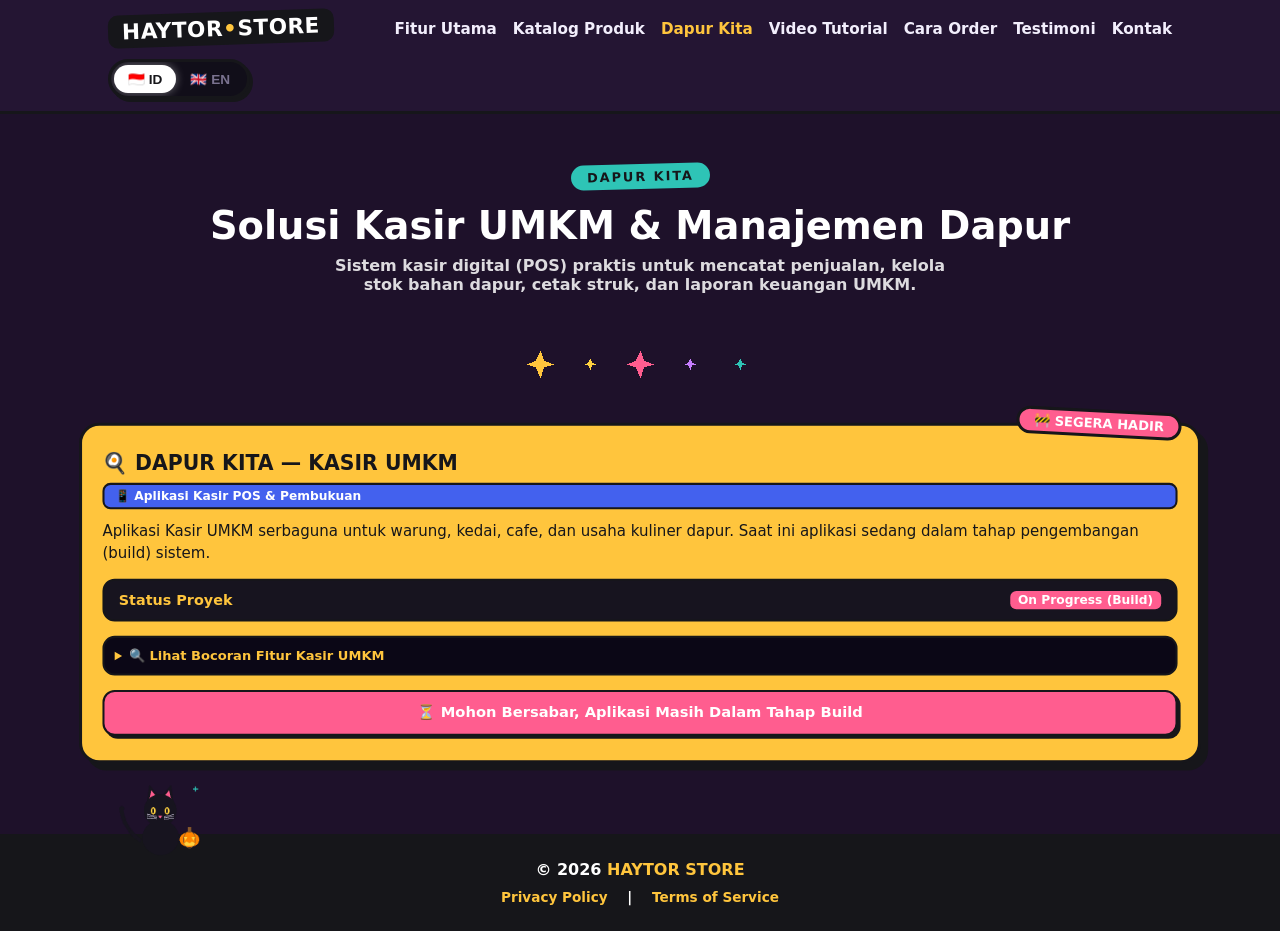
==== Dapur-Kita/index.html @ a1d8f33b "Add files via upload" ====
<!DOCTYPE html>
<html lang="id">
<head>
<meta charset="UTF-8">
<meta name="viewport" content="width=device-width, initial-scale=1.0">
<title data-i18n="dapur_meta_title">Dapur Kita — Kasir UMKM | HAYTOR STORE</title>
<link rel="icon" type="image/png" href="../assets/favicon.png">
<link rel="stylesheet" href="../css/style.css">

<!-- Google AdSense Script -->
<script async src="https://pagead2.googlesyndication.com/pagead/js/adsbygoogle.js?client=ca-pub-9049742865771169"
     crossorigin="anonymous"></script>

</head>
<body>

<header>
  <div class="nav">
    <div class="logo" onclick="window.location.href='../index.html'">HAYTOR<span>•</span>STORE</div>
    <nav>
      <a href="../index.html#layanan" data-i18n="nav_services">Fitur Utama</a>
      <a href="../Katalog/" data-i18n="nav_packages">Katalog Produk</a>
      <a href="../Dapur-Kita/" style="color:var(--yellow)" data-i18n="nav_dapur_kita">Dapur Kita</a>
      <a href="../Tutorial/" data-i18n="nav_video">Video Tutorial</a>
      <a href="../index.html#order" data-i18n="nav_order">Cara Order</a>
      <a href="../index.html#testimoni" data-i18n="nav_testi">Testimoni</a>
      <a href="../index.html#kontak" data-i18n="nav_contact">Kontak</a>
    </nav>
    <div class="lang-toggle">
      <button id="btn-id" class="active" onclick="setLang('id')">🇮🇩 ID</button>
      <button id="btn-en" onclick="setLang('en')">🇬🇧 EN</button>
    </div>
  </div>
</header>

<section id="dapur-kita" style="background: #1e112a; min-height: 80vh; padding-top: 50px;">
  <div class="wrap">
    <span class="sec-head-badge" style="background:var(--teal); color:var(--ink)" data-i18n="dapur_badge">DAPUR KITA</span>
    <h2 class="sec-title" style="color:#fff" data-i18n="dapur_title">Solusi Kasir UMKM &amp; Manajemen Dapur</h2>
    <p class="sec-sub" style="color:#fff; opacity:0.85;" data-i18n="dapur_sub">Sistem kasir digital (POS) praktis untuk mencatat penjualan, kelola stok bahan dapur, cetak struk, dan laporan keuangan UMKM.</p>
    <img class="divider" src="../assets/sparkle.gif" alt="">

    <div class="grid catalog-grid">
      <!-- PRODUK KASIR UMKM (STATUS: ON PROGRESS / BUILD) -->
      <div class="card price-card popular" style="background: var(--yellow);">
        <span class="pop-tag" style="background:var(--pink); color:#fff" data-i18n="dapur_tag_coming">🚧 SEGERA HADIR</span>
        <h3 data-i18n="dapur_card_title">🍳 DAPUR KITA — KASIR UMKM</h3>
        <div class="price-badge-tag" style="background:var(--blue); color:#fff" data-i18n="dapur_tag_app">📱 Aplikasi Kasir POS &amp; Pembukuan</div>
        <p class="prod-desc" data-i18n="dapur_desc">Aplikasi Kasir UMKM serbaguna untuk warung, kedai, cafe, dan usaha kuliner dapur. Saat ini aplikasi sedang dalam tahap pengembangan (build) sistem.</p>
        
        <div class="package-list">
          <div style="display:flex; justify-content:space-between; align-items:center; background:#17141f; color:#fff; padding:10px 14px; border-radius:12px; border:2px solid var(--ink); font-size:0.88rem; font-weight:700;">
            <span style="color: var(--yellow);" data-i18n="dapur_status_title">Status Proyek</span>
            <span style="background: var(--pink); color: #fff; padding: 2px 8px; border-radius: 6px; font-size: 0.75rem;" data-i18n="dapur_status_val">On Progress (Build)</span>
          </div>
        </div>

        <details class="detail-box">
          <summary data-i18n="dapur_sum">🔍 Lihat Bocoran Fitur Kasir UMKM</summary>
          <div class="detail-content">
            <p><strong data-i18n="dapur_lbl_feat1">FITUR KASIR &amp; STOK:</strong> <span data-i18n="dapur_feat1_desc">Pencatatan transaksi cepat, manajemen menu &amp; resep dapur, kelola stok bahan baku, Support Thermal Printer Bluetooth.</span></p>
            <p><strong data-i18n="dapur_lbl_feat2">LAPORAN &amp; KEUANGAN:</strong> <span data-i18n="dapur_feat2_desc">Laporan laba rugi otomatis, rekap penjualan harian/bulanan, export Excel/PDF, serta fitur multi-kasir/karyawan.</span></p>
          </div>
        </details>

        <div style="background: #ff5d8f; color: #fff; border: 2px solid var(--ink); border-radius: 12px; padding: 12px; text-align: center; font-weight: 900; font-size: 0.9rem; box-shadow: 3px 3px 0 var(--ink); margin-top: auto;" data-i18n="dapur_warning">
          ⏳ Mohon Bersabar, Aplikasi Masih Dalam Tahap Build
        </div>
      </div>
    </div>
  </div>
</section>

<footer>
  <div class="footer-wrap">
    <img class="cat-footer" src="../assets/cat.gif" alt="Cat Mascot">
    <p>© 2026 <span class="fname">HAYTOR STORE</span></p>
    <p style="margin-top: 10px; font-size: 0.85rem;">
      <a href="../privacy.html" style="color: var(--yellow); text-decoration: none; margin-right: 15px;" data-i18n="footer_privacy">Privacy Policy</a> | 
      <a href="../terms.html" style="color: var(--yellow); text-decoration: none; margin-left: 15px;" data-i18n="footer_terms">Terms of Service</a>
    </p>
  </div>
</footer>

<script src="../js/main.js"></script>
</body>
</html>
---- css/style.css ----
:root{
  --ink:#16161a; 
  --paper:#17141f;
  --pink:#ff5d8f; 
  --yellow:#ffc53d; 
  --teal:#2ec4b6; 
  --blue:#4361ee; 
  --purple:#7b5cff; 
  --green:#3ddc84;
  --border:3px solid var(--ink); 
  --shadow:7px 7px 0 var(--ink);
}

*{margin:0;padding:0;box-sizing:border-box}
html{scroll-behavior:smooth}
body{font-family:'Segoe UI',system-ui,-apple-system,sans-serif;background:var(--paper);color:#f2eefc;overflow-x:hidden}
::selection{background:var(--yellow)}

.shape{position:absolute;pointer-events:none;z-index:0}
.s-circle{border-radius:50%;border:var(--border)}
.s-half{border-radius:999px 999px 0 0;border:var(--border)}
.s-tri{clip-path:polygon(50% 0,100% 100%,0 100%)}
.s-cross{font-weight:900;line-height:1}
.s-ring{border-radius:50%;border:6px dotted var(--ink);background:transparent!important}

@keyframes floaty{0%,100%{transform:translateY(0) rotate(0deg)}50%{transform:translateY(-18px) rotate(8deg)}}
@keyframes spinSlow{from{transform:rotate(0deg)}to{transform:rotate(360deg)}}
@keyframes drift{0%{transform:translate(0,0)}50%{transform:translate(14px,-10px)}100%{transform:translate(0,0)}}

.anim-float{animation:floaty 5s ease-in-out infinite}
.anim-spin{animation:spinSlow 14s linear infinite}
.anim-drift{animation:drift 7s ease-in-out infinite}

header{position:sticky;top:0;z-index:50;background:#241533;border-bottom:var(--border)}
.nav{max-width:1100px;margin:0 auto;display:flex;align-items:center;gap:14px;padding:12px 18px;flex-wrap:wrap}
.logo{font-weight:900;font-size:1.35rem;letter-spacing:.5px;background:var(--ink);color:#fff;padding:4px 14px;border-radius:10px;transform:rotate(-2deg);cursor:pointer;user-select:none;}
.logo span{color:var(--yellow)}
.nav nav{display:flex;gap:16px;margin-left:auto;flex-wrap:wrap}
.nav nav a{color:#f2eefc;text-decoration:none;font-weight:700;font-size:.95rem}
.nav nav a:hover{text-decoration:underline wavy var(--pink) 2px;text-underline-offset:4px}

/* KOTAK TOMBOL BAHASA (LANG TOGGLE) */
.lang-toggle {
  display: flex;
  border: var(--border);
  border-radius: 999px;
  overflow: hidden;
  background: #110e19;
  box-shadow: 3px 3px 0 var(--ink);
  padding: 3px;
  align-items: center;
}

.lang-toggle button {
  border: 0;
  background: transparent;
  padding: 6px 14px;
  font-weight: 900;
  cursor: pointer;
  font-size: 0.85rem;
  color: #7a728f; /* Gelap / pudar saat tidak aktif */
  transition: all 0.2s ease-in-out;
  border-radius: 999px;
  display: inline-flex;
  align-items: center;
  gap: 6px;
}

.lang-toggle button.active {
  background: #fff; /* Menyala putih terang saat aktif */
  color: #16161a;   /* Teks gelap kontras */
  box-shadow: 0 0 10px rgba(255, 255, 255, 0.4);
}

.flag-icon {
  width: 18px;
  height: 13px;
  object-fit: cover;
  border-radius: 2px;
  border: 1px solid rgba(0,0,0,0.2);
  display: inline-block;
}

.hero{position:relative;background:#2a1042;border-bottom:var(--border);overflow:hidden;color:#fff}
.hero-inner{position:relative;z-index:2;max-width:1100px;margin:0 auto;padding:74px 18px 64px;text-align:center}
.badge{display:inline-block;border:var(--border);border-radius:999px;padding:6px 18px;font-weight:900;box-shadow:4px 4px 0 var(--ink);transform:rotate(-1.5deg)}
.hero h1{font-size:clamp(2rem,6vw,3.6rem);font-weight:900;line-height:1.08;margin:22px auto 14px;max-width:820px;text-shadow:0 0 22px rgba(61,220,132,.75),3px 3px 0 #0b0b10}
.hero p{font-size:1.08rem;max-width:640px;margin:0 auto 28px;font-weight:600}

.hero-cta-pyramid {
  display: flex;
  flex-direction: column;
  align-items: center;
  gap: 14px;
  margin-bottom: 25px;
}

.cta-row-top {
  display: flex;
  justify-content: center;
  width: 100%;
}

.cta-row-bottom {
  display: flex;
  justify-content: center;
  gap: 14px;
  flex-wrap: wrap;
  width: 100%;
}

.btn-catalog-pyramid {
  display: inline-block;
  text-align: center;
}

.cta-row{display:flex;gap:14px;justify-content:center;flex-wrap:wrap}
.btn{display:inline-block;border:var(--border);border-radius:14px;padding:12px 24px;font-weight:900;text-decoration:none;color:var(--ink);box-shadow:4px 4px 0 var(--ink);transition:transform .12s,box-shadow .12s;cursor:pointer;}
.btn:hover{transform:translate(2px,2px);box-shadow:2px 2px 0 var(--ink)}
.btn-tg{background:var(--blue);color:#fff}
.btn-wa{background:var(--green);color:var(--ink)}
.btn-ghost{background:#fff;color:var(--ink)}

.flex-center{display:flex;justify-content:center;align-items:center;gap:10px;flex-wrap:wrap;margin-top:25px;}
.chip{border:var(--border);padding:8px 18px;border-radius:999px;font-weight:900;box-shadow:3px 3px 0 var(--ink);font-size:0.88rem;}
.chip-yellow{background:var(--yellow);color:var(--ink);}
.chip-teal{background:var(--teal);color:var(--ink);}
.chip-blue{background:var(--blue);color:#fff;}

.marquee{background:var(--ink);color:#fff;overflow:hidden;border-bottom:var(--border);white-space:nowrap}
.marquee-track{display:inline-block;padding:10px 0;font-weight:900;letter-spacing:2px;animation:marq 22s linear infinite}
@keyframes marq{from{transform:translateX(0)}to{transform:translateX(-50%)}}
.marquee-track span{margin:0 16px}
.marquee-track .y{color:var(--yellow)} .marquee-track .p{color:var(--pink)} .marquee-track .t{color:var(--teal)}

section{position:relative;padding:70px 18px;overflow:hidden}
.wrap{position:relative;z-index:2;max-width:1100px;margin:0 auto}
.sec-title{font-size:clamp(1.6rem,4vw,2.4rem);font-weight:900;text-align:center;margin-bottom:8px}
.sec-sub{text-align:center;font-weight:600;opacity:.85;max-width:620px;margin:0 auto 38px}
.sec-head-badge{display:block;width:max-content;margin:0 auto 14px;background:var(--ink);color:#fff;font-weight:800;font-size:.8rem;letter-spacing:2px;padding:5px 16px;border-radius:999px;transform:rotate(-1.5deg)}

.grid{display:grid;grid-template-columns:repeat(auto-fit,minmax(230px,1fr));gap:22px}
.catalog-grid{grid-template-columns:repeat(auto-fit,minmax(310px,1fr));}

.card{border:var(--border);border-radius:20px;padding:24px 20px;box-shadow:var(--shadow);position:relative;color:var(--ink);transition:transform .15s;background:#fff;}
.card:hover{transform:rotate(-1deg) scale(1.01)}
.card .ico{font-size:2rem;background:#fff;border:var(--border);width:58px;height:58px;border-radius:16px;display:flex;align-items:center;justify-content:center;margin-bottom:14px;transform:rotate(-3deg)}
.card h3{font-size:1.25rem;font-weight:900;margin-bottom:8px}
.card p{font-size:.92rem;line-height:1.5;font-weight:500}
.c-teal{background:var(--teal)} .c-yellow{background:var(--yellow)} .c-blue{background:#8ec5ff} .c-pink{background:#ffb3c9}

#paket,#dapur-kita{background:var(--purple)}
#paket .sec-title,#paket .sec-sub,#dapur-kita .sec-title,#dapur-kita .sec-sub{color:#fff}
.price-card{background:#fff;text-align:left;display:flex;flex-direction:column;justify-content:space-between;}
.price-card.popular{background:var(--yellow);transform:scale(1.02)}
.pop-tag{position:absolute;top:-16px;right:16px;background:var(--pink);color:#fff;border:var(--border);border-radius:999px;padding:3px 14px;font-weight:900;font-size:.8rem;transform:rotate(3deg)}
.price-badge-tag{display:inline-block;background:var(--pink);color:#fff;font-size:0.75rem;font-weight:800;padding:4px 10px;border-radius:8px;border:2px solid var(--ink);margin-bottom:10px;}

.prod-desc{font-size:0.88rem;color:#16161a;margin-bottom:14px;font-weight:600;}

.package-list{display:flex;flex-direction:column;gap:8px;margin-bottom:14px;}
.pkg-btn{display:flex;justify-content:space-between;align-items:center;background:#17141f;color:#fff;padding:8px 12px;border-radius:12px;border:2px solid var(--ink);text-decoration:none;font-size:0.85rem;font-weight:700;transition:all 0.15s ease-in-out;}
.pkg-btn:hover{background:var(--pink);color:#fff;transform:translateX(4px);box-shadow:3px 3px 0 var(--ink);}
.price-highlight{color:var(--yellow);font-weight:900;}
.pkg-btn:hover .price-highlight{color:#fff;}

.detail-box{background:#0b0716;color:#f2eefc;padding:10px;border-radius:12px;border:2px solid var(--ink);font-size:0.8rem;margin-bottom:14px;}
.detail-box summary{cursor:pointer;font-weight:800;color:var(--yellow);}
.detail-content{margin-top:8px;line-height:1.4;opacity:0.9;}
.detail-content p{margin-bottom:6px;}

.full-btn{width:100%;text-align:center;margin-top:auto;}

.video-grid{grid-template-columns:repeat(auto-fit,minmax(300px,1fr));}
.video-card{background:#17141f;border:var(--border);border-radius:20px;padding:16px;color:#fff;}
.vid-title{font-weight:900;font-size:0.95rem;margin-bottom:10px;color:var(--yellow);}
.vid-box{width:100%;height:180px;object-fit:cover;border-radius:12px;border:2px solid var(--ink);background:#000;}

.steps{display:grid;grid-template-columns:repeat(auto-fit,minmax(200px,1fr));gap:18px}
.step{background:#fff;border:var(--border);border-radius:20px;padding:22px 18px;box-shadow:var(--shadow); color: var(--ink);}
.step .num{font-size:2rem;font-weight:900;width:52px;height:52px;border-radius:50%;border:var(--border);display:flex;align-items:center;justify-content:center;margin-bottom:12px}
.step h3{font-weight:900;margin-bottom:6px;font-size:1.05rem;}
.step p{font-weight:600;line-height:1.4;font-size:.88rem}

#testimoni{background:#370617}
.grid-center{display:flex;justify-content:center;align-items:center;gap:24px;flex-wrap:wrap;}
.card-center{max-width:480px;width:100%;text-align:center;display:flex;flex-direction:column;align-items:center;}
.testi{background:#fff}
.testi .stars{color:#f5a623;font-size:1.1rem;letter-spacing:2px;margin-bottom:10px}
.testi p{font-style:italic;font-weight:600;font-size:0.95rem;}
.center-btn{margin-top:16px;width:100%;max-width:280px;text-align:center;}

.big-cta{background:var(--yellow);border:var(--border);border-radius:24px;box-shadow:var(--shadow);padding:38px 28px;text-align:center; color: var(--ink);}
.big-cta h3{font-size:1.5rem;font-weight:900;margin-bottom:10px}
.big-cta p{font-weight:600;margin-bottom:22px}

footer{background:var(--ink);color:#fff;text-align:center;padding:26px 18px;font-weight:600;position:relative;z-index:10;}
.footer-wrap{max-width:1100px;margin:0 auto;position:relative;}
.cat-footer{position:absolute;top:-85px;left:20px;width:100px;z-index:20;pointer-events:none;}
footer .fname{font-weight:900;color:var(--yellow)}

img.divider{display:block;margin:0 auto 30px;width:min(300px,70%);height:auto}
.hero-gif{position:absolute;z-index:1;pointer-events:none}
.cat-hero{width:120px;bottom:10px;left:4%;z-index:5!important;}
.card-cat{position:absolute;top:-46px;left:8px;width:76px;z-index:3;pointer-events:none}

@keyframes flyX{0%{transform:translateX(-22vw) translateY(0)}25%{transform:translateX(20vw) translateY(14px)}50%{transform:translateX(55vw) translateY(-8px)}75%{transform:translateX(85vw) translateY(12px)}100%{transform:translateX(115vw) translateY(0)}}
.bat-fly{animation:flyX 17s linear infinite;top:14px;left:0;width:150px}

.modal-overlay{position:fixed;top:0;left:0;width:100%;height:100%;background:rgba(11,7,22,0.8);z-index:100;display:flex;align-items:center;justify-content:center;padding:16px;}
.modal-card{background:#fff;color:var(--ink);border:var(--border);border-radius:20px;padding:30px 24px;max-width:400px;width:100%;box-shadow:10px 10px 0 var(--ink);position:relative;text-align:center;animation:modalPop .2s ease-in-out;}
@keyframes modalPop{0%{transform:scale(0.8);opacity:0}100%{transform:scale(1);opacity:1}}
.modal-close{position:absolute;top:10px;right:14px;background:none;border:none;font-size:1.8rem;font-weight:900;cursor:pointer;color:var(--ink);}
.modal-icon{font-size:2.5rem;margin-bottom:10px;}
.modal-card h3{font-size:1.4rem;font-weight:900;margin-bottom:8px;}
.modal-btn-row{display:flex;gap:12px;margin-top:20px;}
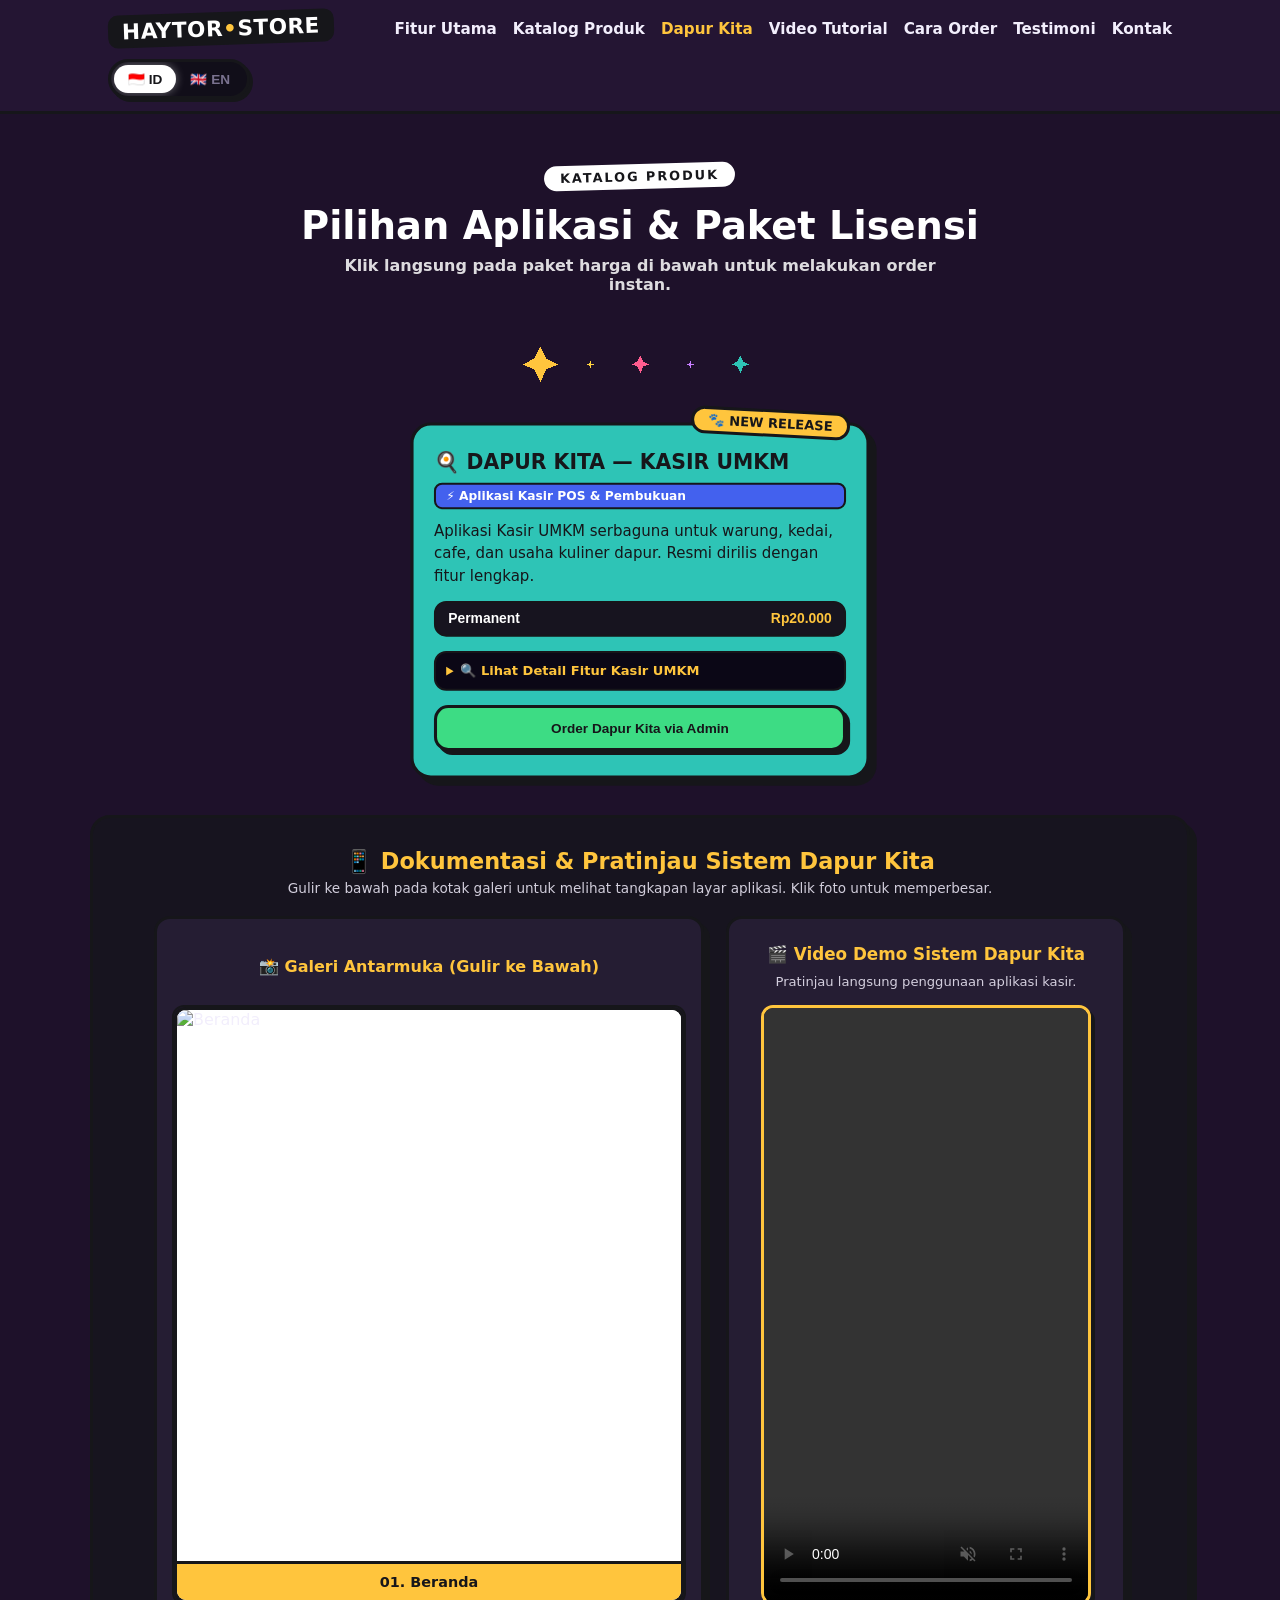
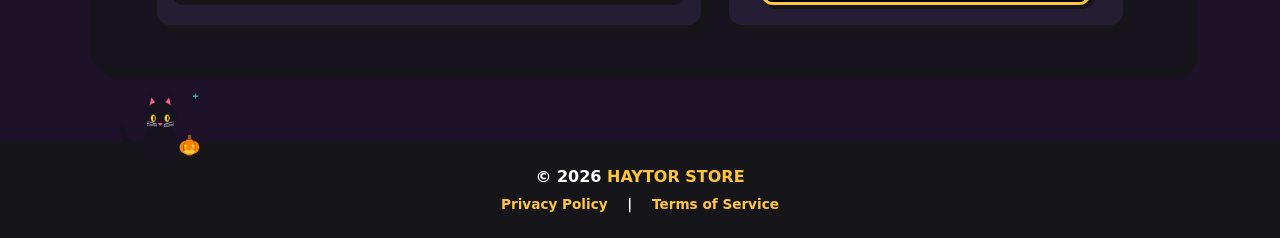
==== commit 175b29d4: "Add files via upload" ====
--- a/Dapur-Kita/index.html
+++ b/Dapur-Kita/index.html
@@ -10,6 +10,221 @@
 <!-- Google AdSense Script -->
 <script async src="https://pagead2.googlesyndication.com/pagead/js/adsbygoogle.js?client=ca-pub-9049742865771169"
      crossorigin="anonymous"></script>
+
+<style>
+  .dapur-showcase {
+    margin-top: 40px;
+    background: #17141f;
+    border: 3px solid var(--ink);
+    border-radius: 20px;
+    padding: 30px 20px;
+    box-shadow: 7px 7px 0 var(--ink);
+    color: #f2eefc;
+  }
+
+  /* GALERI + VIDEO BERDAMPINGAN SESUAI GAYA UTAMA */
+  .showcase-row {
+    display: flex;
+    gap: 22px;
+    justify-content: center;
+    align-items: stretch;
+    flex-wrap: wrap;
+    margin: 20px auto 10px auto;
+  }
+
+  /* KOTAK PENAMPUNG SCROLL VERTIKAL */
+  .scroll-gallery-outer {
+    background: #251d33;
+    border: 3px solid var(--ink);
+    border-radius: 16px;
+    padding: 20px 15px;
+    max-width: 550px;
+    flex: 1 1 470px;
+    margin: 0;
+    display: flex;
+    flex-direction: column;
+    box-shadow: 6px 6px 0 var(--ink);
+  }
+
+  .scroll-gallery-inner {
+    background: #17141f;
+    border: 2px solid var(--ink);
+    border-radius: 12px;
+    height: min(80vh, 600px);
+    flex: 1 1 auto;
+    overflow-y: scroll;
+    scroll-snap-type: y mandatory;
+  }
+
+  /* Scrollbar Kustom */
+  .scroll-gallery-inner::-webkit-scrollbar {
+    width: 8px;
+  }
+  .scroll-gallery-inner::-webkit-scrollbar-track {
+    background: #17141f;
+    border-radius: 10px;
+  }
+  .scroll-gallery-inner::-webkit-scrollbar-thumb {
+    background: var(--yellow);
+    border-radius: 10px;
+  }
+
+  .full-img-card {
+    background: #fff;
+    border: 3px solid var(--ink);
+    border-radius: 12px;
+    overflow: hidden;
+    cursor: pointer;
+    box-shadow: 4px 4px 0 var(--ink);
+    width: 100%;
+    height: 100%;
+    scroll-snap-align: start;
+    scroll-snap-stop: always;
+    display: flex;
+    flex-direction: column;
+    box-sizing: border-box;
+  }
+  .full-img-card:hover {
+    box-shadow: 4px 4px 0 var(--pink);
+  }
+  .full-img-card img {
+    flex: 1 1 auto;
+    min-height: 0 !important;
+    width: 100% !important;
+    height: 100% !important;
+    display: block !important;
+    object-fit: contain !important;
+    background: #ffffff;
+  }
+  .full-img-caption {
+    flex: 0 0 auto;
+    font-size: 0.9rem;
+    font-weight: 900;
+    color: var(--ink);
+    padding: 10px;
+    background: var(--yellow);
+    border-top: 3px solid var(--ink);
+    text-align: center;
+  }
+
+  /* KOTAK VIDEO DEMO */
+  .video-flow-container {
+    background: #251d33;
+    border: 3px solid var(--ink);
+    border-radius: 16px;
+    padding: 20px;
+    text-align: center;
+    max-width: 430px;
+    flex: 0 1 400px;
+    width: 100%;
+    margin: 0;
+    display: flex;
+    flex-direction: column;
+    box-shadow: 6px 6px 0 var(--ink);
+  }
+
+  .video-wrapper {
+    width: 100%;
+    max-width: 330px;
+    flex: 1 1 auto;
+    min-height: 0;
+    display: flex;
+    margin: 0 auto;
+    border-radius: 12px;
+    overflow: hidden;
+    border: 3px solid var(--yellow);
+    box-shadow: 4px 4px 0 var(--ink);
+  }
+  .video-wrapper video {
+    width: 100%;
+    height: 100%;
+    object-fit: contain;
+    display: block;
+  }
+
+  .scroll-gallery-outer > h4 {
+    height: 54px !important;
+    margin: 0 0 12px !important;
+    display: flex;
+    align-items: center;
+    justify-content: center;
+  }
+  .video-flow-container > h4 {
+    height: 30px;
+    margin: 0 !important;
+    display: flex;
+    align-items: center;
+    justify-content: center;
+  }
+  .video-flow-container > p {
+    height: 24px;
+    margin: 0 0 12px !important;
+    display: flex;
+    align-items: center;
+    justify-content: center;
+  }
+
+  /* POPUP LIGHTBOX GAMBAR */
+  .img-modal-overlay {
+    position: fixed;
+    top: 0;
+    left: 0;
+    width: 100%;
+    height: 100%;
+    background: rgba(11, 7, 22, 0.88);
+    z-index: 1000;
+    display: none;
+    align-items: center;
+    justify-content: center;
+    padding: 20px;
+    backdrop-filter: blur(4px);
+  }
+  .img-modal-card {
+    background: #17141f;
+    border: 3px solid var(--yellow);
+    border-radius: 16px;
+    padding: 15px;
+    max-width: 90vw;
+    max-height: 90vh;
+    box-shadow: 10px 10px 0 var(--ink);
+    position: relative;
+    display: flex;
+    flex-direction: column;
+    align-items: center;
+  }
+  .img-modal-card img {
+    max-width: 100%;
+    max-height: 75vh;
+    object-fit: contain;
+    border-radius: 8px;
+    border: 2px solid var(--ink);
+  }
+  .img-modal-title {
+    margin-top: 10px;
+    font-weight: 800;
+    color: var(--yellow);
+    font-size: 0.95rem;
+    text-align: center;
+  }
+  .img-modal-close {
+    position: absolute;
+    top: -15px;
+    right: -15px;
+    background: var(--pink);
+    color: #fff;
+    border: 2px solid var(--ink);
+    width: 36px;
+    height: 36px;
+    border-radius: 50%;
+    font-size: 1.3rem;
+    font-weight: 900;
+    cursor: pointer;
+    display: flex;
+    align-items: center;
+    justify-content: center;
+    box-shadow: 3px 3px 0 var(--ink);
+  }
+</style>
 
 </head>
 <body>
@@ -33,43 +248,153 @@
   </div>
 </header>
 
-<section id="dapur-kita" style="background: #1e112a; min-height: 80vh; padding-top: 50px;">
+<!-- SECTION KATALOG / DAPUR KITA -->
+<section id="paket" style="min-height: 85vh; padding-top: 50px; background: #1e112a;">
   <div class="wrap">
-    <span class="sec-head-badge" style="background:var(--teal); color:var(--ink)" data-i18n="dapur_badge">DAPUR KITA</span>
-    <h2 class="sec-title" style="color:#fff" data-i18n="dapur_title">Solusi Kasir UMKM &amp; Manajemen Dapur</h2>
-    <p class="sec-sub" style="color:#fff; opacity:0.85;" data-i18n="dapur_sub">Sistem kasir digital (POS) praktis untuk mencatat penjualan, kelola stok bahan dapur, cetak struk, dan laporan keuangan UMKM.</p>
+    <span class="sec-head-badge" style="background:#fff;color:var(--ink)" data-i18n="packages_badge">KATALOG PRODUK</span>
+    <h2 class="sec-title" style="color: #fff;" data-i18n="packages_title">Pilihan Aplikasi &amp; Paket Lisensi</h2>
+    <p class="sec-sub" style="color: #fff; opacity: 0.85;" data-i18n="packages_sub">Klik langsung pada paket harga di bawah untuk melakukan order instan.</p>
     <img class="divider" src="../assets/sparkle.gif" alt="">
-
-    <div class="grid catalog-grid">
-      <!-- PRODUK KASIR UMKM (STATUS: ON PROGRESS / BUILD) -->
-      <div class="card price-card popular" style="background: var(--yellow);">
-        <span class="pop-tag" style="background:var(--pink); color:#fff" data-i18n="dapur_tag_coming">🚧 SEGERA HADIR</span>
-        <h3 data-i18n="dapur_card_title">🍳 DAPUR KITA — KASIR UMKM</h3>
-        <div class="price-badge-tag" style="background:var(--blue); color:#fff" data-i18n="dapur_tag_app">📱 Aplikasi Kasir POS &amp; Pembukuan</div>
-        <p class="prod-desc" data-i18n="dapur_desc">Aplikasi Kasir UMKM serbaguna untuk warung, kedai, cafe, dan usaha kuliner dapur. Saat ini aplikasi sedang dalam tahap pengembangan (build) sistem.</p>
+    
+    <div class="grid catalog-grid" style="display: flex; justify-content: center;">
+
+      <!-- KARTU PRODUK DAPUR KITA -->
+      <div class="card price-card popular" style="background:#2ec4b6; max-width: 450px; width: 100%;">
+        <span class="pop-tag" style="background:var(--yellow); color:var(--ink)" data-i18n="tag_new">🐾 NEW RELEASE</span>
+        <h3>🍳 DAPUR KITA — KASIR UMKM</h3>
+        <div class="price-badge-tag" style="background:var(--blue); color:#fff" data-i18n="dapur_tag_app">⚡ Aplikasi Kasir POS &amp; Pembukuan</div>
+        <p class="prod-desc" style="color:#16161a;" data-i18n="dapur_desc">Aplikasi Kasir UMKM serbaguna untuk warung, kedai, cafe, dan usaha kuliner dapur. Resmi dirilis dengan fitur lengkap.</p>
         
         <div class="package-list">
-          <div style="display:flex; justify-content:space-between; align-items:center; background:#17141f; color:#fff; padding:10px 14px; border-radius:12px; border:2px solid var(--ink); font-size:0.88rem; font-weight:700;">
-            <span style="color: var(--yellow);" data-i18n="dapur_status_title">Status Proyek</span>
-            <span style="background: var(--pink); color: #fff; padding: 2px 8px; border-radius: 6px; font-size: 0.75rem;" data-i18n="dapur_status_val">On Progress (Build)</span>
-          </div>
+          <!-- TOMBOL PAKET PERMANENT (RP 20.000) DENGAN POP-UP -->
+          <button class="pkg-btn order-trigger" data-product="DAPUR KITA KASIR UMKM" data-package="Permanent" data-price="Rp 20.000">
+            <span data-i18n="pkg_perm">Permanent</span><strong class="price-highlight">Rp20.000</strong>
+          </button>
         </div>
 
-        <details class="detail-box">
-          <summary data-i18n="dapur_sum">🔍 Lihat Bocoran Fitur Kasir UMKM</summary>
+        <details class="detail-box" style="background:#0b0716; color:#f2eefc;">
+          <summary data-i18n="dapur_sum">🔍 Lihat Detail Fitur Kasir UMKM</summary>
           <div class="detail-content">
             <p><strong data-i18n="dapur_lbl_feat1">FITUR KASIR &amp; STOK:</strong> <span data-i18n="dapur_feat1_desc">Pencatatan transaksi cepat, manajemen menu &amp; resep dapur, kelola stok bahan baku, Support Thermal Printer Bluetooth.</span></p>
             <p><strong data-i18n="dapur_lbl_feat2">LAPORAN &amp; KEUANGAN:</strong> <span data-i18n="dapur_feat2_desc">Laporan laba rugi otomatis, rekap penjualan harian/bulanan, export Excel/PDF, serta fitur multi-kasir/karyawan.</span></p>
           </div>
         </details>
 
-        <div style="background: #ff5d8f; color: #fff; border: 2px solid var(--ink); border-radius: 12px; padding: 12px; text-align: center; font-weight: 900; font-size: 0.9rem; box-shadow: 3px 3px 0 var(--ink); margin-top: auto;" data-i18n="dapur_warning">
-          ⏳ Mohon Bersabar, Aplikasi Masih Dalam Tahap Build
+        <button class="btn btn-wa full-btn order-trigger" data-product="DAPUR KITA KASIR UMKM" data-package="Permanent" data-price="Rp 20.000" data-i18n="btn_order_admin_dapur">Order Dapur Kita via Admin</button>
+      </div>
+
+    </div>
+
+    <!-- SECTION PORTOFOLIO: GALERI & VIDEO BERDAMPINGAN -->
+    <div class="dapur-showcase">
+      <h3 style="text-align: center; margin-bottom: 5px; font-size: 1.4rem; color: var(--yellow);" data-i18n="dapur_gallery_title">📱 Dokumentasi &amp; Pratinjau Sistem Dapur Kita</h3>
+      <p style="text-align: center; font-size: 0.85rem; margin-bottom: 20px; opacity: 0.85;" data-i18n="dapur_gallery_sub">Gulir ke bawah pada kotak galeri untuk melihat tangkapan layar aplikasi. Klik foto untuk memperbesar.</p>
+
+      <div class="showcase-row">
+        
+        <!-- KOTAK GALERI DENGAN GULIR VERTIKAL -->
+        <div class="scroll-gallery-outer">
+          <h4 style="font-size: 1rem; color: var(--yellow); margin-bottom: 12px; text-align: center;" data-i18n="dapur_gallery_box">📸 Galeri Antarmuka (Gulir ke Bawah)</h4>
+          
+          <div class="scroll-gallery-inner">
+            <div class="full-img-card" onclick="openImgModal('../assets/Dapur-Kita/01-beranda.png', '01. Beranda')">
+              <img src="../assets/Dapur-Kita/01-beranda.png" alt="Beranda">
+              <div class="full-img-caption">01. Beranda</div>
+            </div>
+
+            <div class="full-img-card" onclick="openImgModal('../assets/Dapur-Kita/02-kasir.png', '02. Kasir')">
+              <img src="../assets/Dapur-Kita/02-kasir.png" alt="Kasir">
+              <div class="full-img-caption">02. Kasir</div>
+            </div>
+
+            <div class="full-img-card" onclick="openImgModal('../assets/Dapur-Kita/03-kasir-bayar.png', '03. Pembayaran Kasir')">
+              <img src="../assets/Dapur-Kita/03-kasir-bayar.png" alt="Kasir Bayar">
+              <div class="full-img-caption">03. Pembayaran Kasir</div>
+            </div>
+
+            <div class="full-img-card" onclick="openImgModal('../assets/Dapur-Kita/04-produk.png', '04. Produk')">
+              <img src="../assets/Dapur-Kita/04-produk.png" alt="Produk">
+              <div class="full-img-caption">04. Produk</div>
+            </div>
+
+            <div class="full-img-card" onclick="openImgModal('../assets/Dapur-Kita/05-pesanan.png', '05. Pesanan')">
+              <img src="../assets/Dapur-Kita/05-pesanan.png" alt="Pesanan">
+              <div class="full-img-caption">05. Pesanan</div>
+            </div>
+
+            <div class="full-img-card" onclick="openImgModal('../assets/Dapur-Kita/06-laporan.png', '06. Laporan')">
+              <img src="../assets/Dapur-Kita/06-laporan.png" alt="Laporan">
+              <div class="full-img-caption">06. Laporan</div>
+            </div>
+
+            <div class="full-img-card" onclick="openImgModal('../assets/Dapur-Kita/07-laporan-laba-rugi.png', '07. Laba Rugi')">
+              <img src="../assets/Dapur-Kita/07-laporan-laba-rugi.png" alt="Laba Rugi">
+              <div class="full-img-caption">07. Laba Rugi</div>
+            </div>
+
+            <div class="full-img-card" onclick="openImgModal('../assets/Dapur-Kita/08-pengeluaran.png', '08. Pengeluaran')">
+              <img src="../assets/Dapur-Kita/08-pengeluaran.png" alt="Pengeluaran">
+              <div class="full-img-caption">08. Pengeluaran</div>
+            </div>
+
+            <div class="full-img-card" onclick="openImgModal('../assets/Dapur-Kita/09-struk.png', '09. Cetak Struk')">
+              <img src="../assets/Dapur-Kita/09-struk.png" alt="Struk">
+              <div class="full-img-caption">09. Cetak Struk</div>
+            </div>
+
+            <div class="full-img-card" onclick="openImgModal('../assets/Dapur-Kita/10-lainnya.png', '10. Fitur Lainnya')">
+              <img src="../assets/Dapur-Kita/10-lainnya.png" alt="Fitur Lainnya">
+              <div class="full-img-caption">10. Fitur Lainnya</div>
+            </div>
+
+            <div class="full-img-card" onclick="openImgModal('../assets/Dapur-Kita/11-kasir-landscape.png', '11. Kasir Landscape')">
+              <img src="../assets/Dapur-Kita/11-kasir-landscape.png" alt="Landscape Kasir">
+              <div class="full-img-caption">11. Kasir Landscape</div>
+            </div>
+          </div>
         </div>
+
+        <!-- VIDEO DEMO DI BAGIAN KANAN -->
+        <div class="video-flow-container">
+          <h4 style="font-size: 1.05rem; color: var(--yellow);" data-i18n="dapur_video_title">🎬 Video Demo Sistem Dapur Kita</h4>
+          <p style="font-size: 0.82rem; opacity: 0.85;" data-i18n="dapur_video_sub">Pratinjau langsung penggunaan aplikasi kasir.</p>
+          <div class="video-wrapper">
+            <video autoplay muted loop playsinline controls>
+              <source src="../assets/Dapur-Kita/DapurKita-Review-Web.mp4" type="video/mp4">
+              Browser Anda tidak mendukung pemutar video.
+            </video>
+          </div>
+        </div>
+
       </div>
     </div>
+
   </div>
 </section>
+
+<!-- MODAL POPUP PILIHAN KONTAK (TELEGRAM KE catvemp) -->
+<div id="orderModal" class="modal-overlay" style="display:none;">
+  <div class="modal-card">
+    <button class="modal-close" id="closeModal">&times;</button>
+    <div class="modal-icon">🛒</div>
+    <h3 data-i18n="modal_title">Pilih Jalur Pemesanan</h3>
+    <p id="modalProductInfo" style="font-weight:700; color:var(--pink); margin-bottom:15px;"></p>
+    <p style="font-size:0.9rem; margin-bottom:20px;" data-i18n="modal_sub">Silakan pilih platform untuk melanjutkan pemesanan dengan format pesan otomatis:</p>
+    <div class="modal-btn-row">
+      <a id="modalWaBtn" href="#" target="_blank" rel="noopener" class="btn btn-wa" style="flex:1; text-align:center;">🟢 WhatsApp</a>
+      <a id="modalTgBtn" href="#" target="_blank" rel="noopener" class="btn btn-tg" style="flex:1; text-align:center;">💬 Telegram</a>
+    </div>
+  </div>
+</div>
+
+<!-- MODAL POPUP GAMBAR (LIGHTBOX) -->
+<div id="imgModalOverlay" class="img-modal-overlay" onclick="closeImgModal()">
+  <div class="img-modal-card" onclick="event.stopPropagation()">
+    <button class="img-modal-close" onclick="closeImgModal()">&times;</button>
+    <img id="imgModalTarget" src="" alt="Preview">
+    <div id="imgModalTitle" class="img-modal-title"></div>
+  </div>
+</div>
 
 <footer>
   <div class="footer-wrap">
@@ -83,5 +408,66 @@
 </footer>
 
 <script src="../js/main.js"></script>
+<script>
+  // Fungsi Lightbox Gambar
+  function openImgModal(src, title) {
+    var overlay = document.getElementById('imgModalOverlay');
+    var targetImg = document.getElementById('imgModalTarget');
+    var titleEl = document.getElementById('imgModalTitle');
+    
+    targetImg.src = src;
+    titleEl.textContent = title;
+    overlay.style.display = 'flex';
+  }
+
+  function closeImgModal() {
+    var overlay = document.getElementById('imgModalOverlay');
+    overlay.style.display = 'none';
+  }
+
+  // Skrip Pop-up Pemesanan (Telegram diarahkan ke t.me/catvemp)
+  document.addEventListener('DOMContentLoaded', function() {
+    const modal = document.getElementById('orderModal');
+    const closeModal = document.getElementById('closeModal');
+    const modalProductInfo = document.getElementById('modalProductInfo');
+    const modalWaBtn = document.getElementById('modalWaBtn');
+    const modalTgBtn = document.getElementById('modalTgBtn');
+
+    const triggers = document.querySelectorAll('.order-trigger');
+
+    triggers.forEach(function(btn) {
+      btn.addEventListener('click', function(e) {
+        e.preventDefault();
+        const product = this.getAttribute('data-product');
+        const pkg = this.getAttribute('data-package');
+        const price = this.getAttribute('data-price');
+
+        let message = `Halo Admin, saya mau order *${product}* paket *${pkg}* seharga *${price}*`;
+
+        if(modalProductInfo) modalProductInfo.textContent = `${product} — ${pkg} (${price})`;
+
+        const waUrl = `https://wa.me/6285770059860?text=${encodeURIComponent(message)}`;
+        const tgUrl = `https://t.me/catvemp?text=${encodeURIComponent(message)}`;
+
+        if(modalWaBtn) modalWaBtn.href = waUrl;
+        if(modalTgBtn) modalTgBtn.href = tgUrl;
+
+        if(modal) modal.style.display = 'flex';
+      });
+    });
+
+    if(closeModal) {
+      closeModal.addEventListener('click', function() {
+        if(modal) modal.style.display = 'none';
+      });
+    }
+
+    window.addEventListener('click', function(e) {
+      if(e.target === modal) {
+        modal.style.display = 'none';
+      }
+    });
+  });
+</script>
 </body>
 </html>
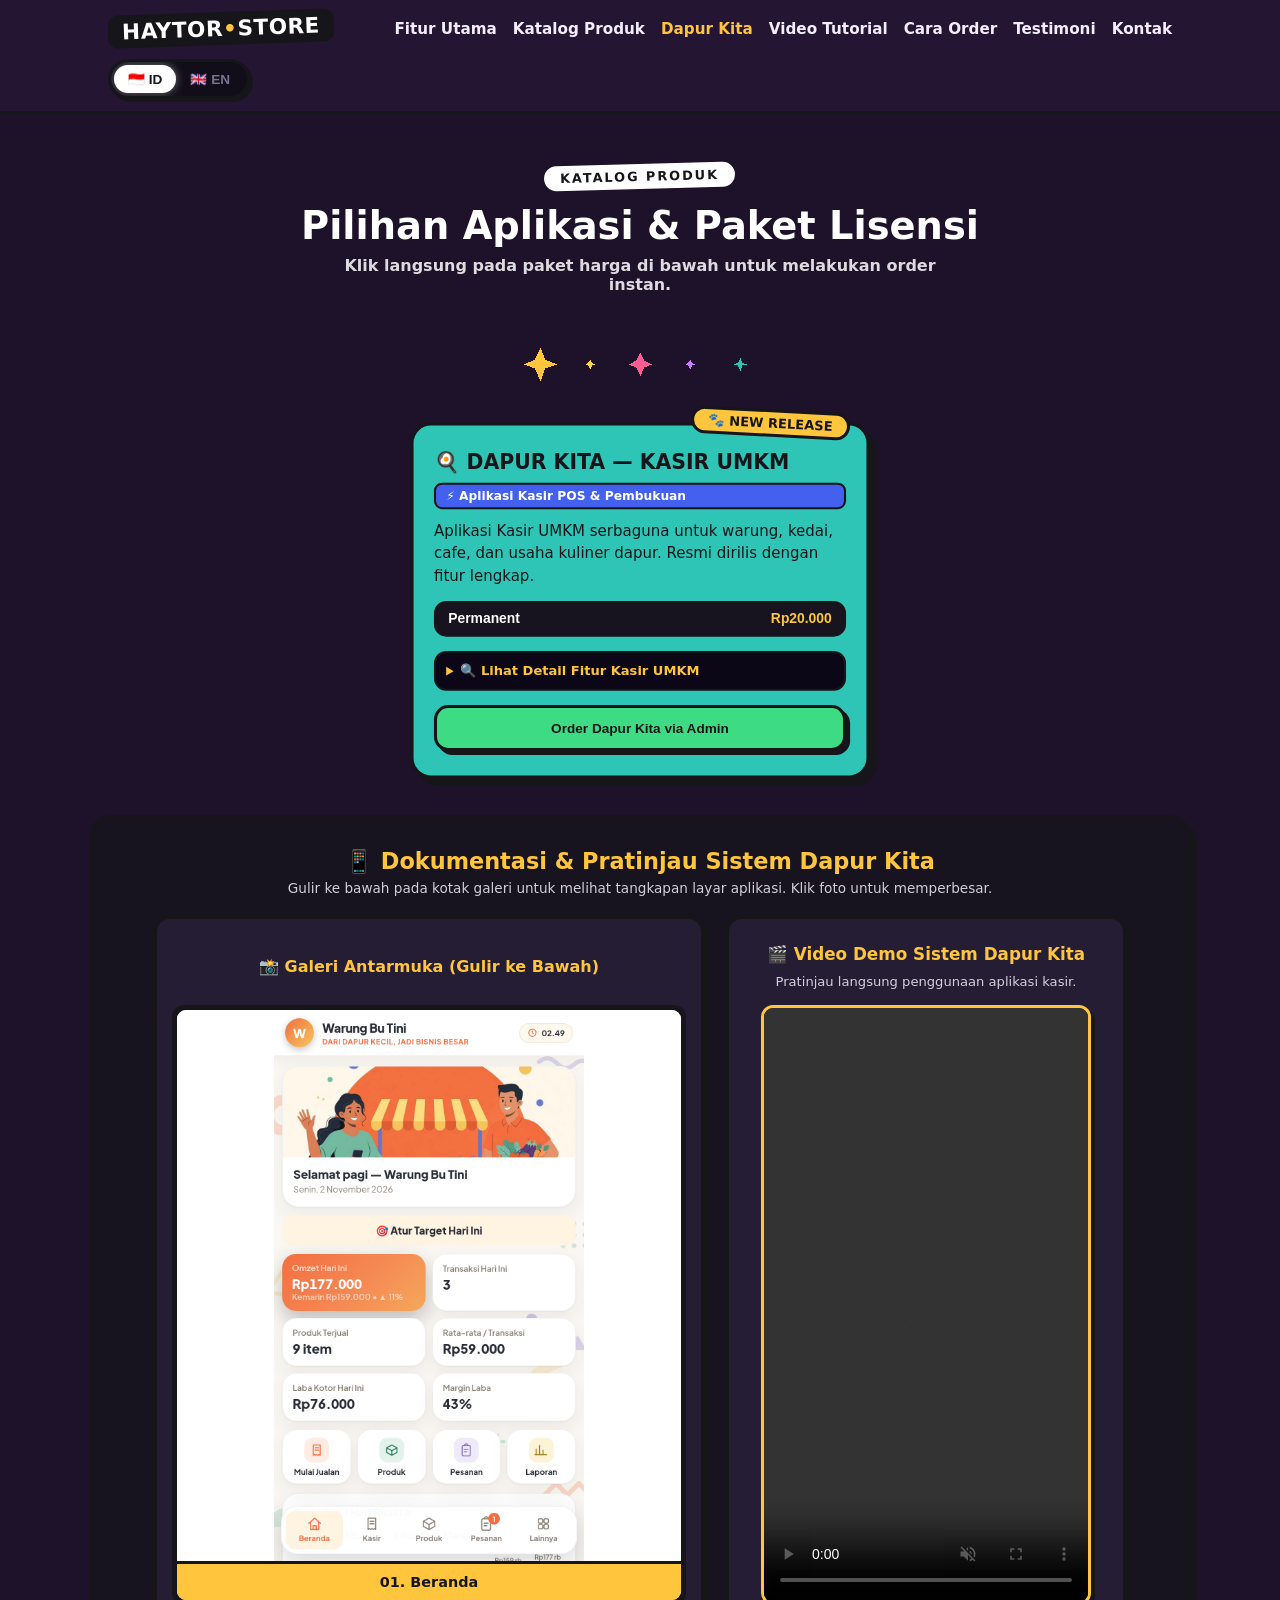
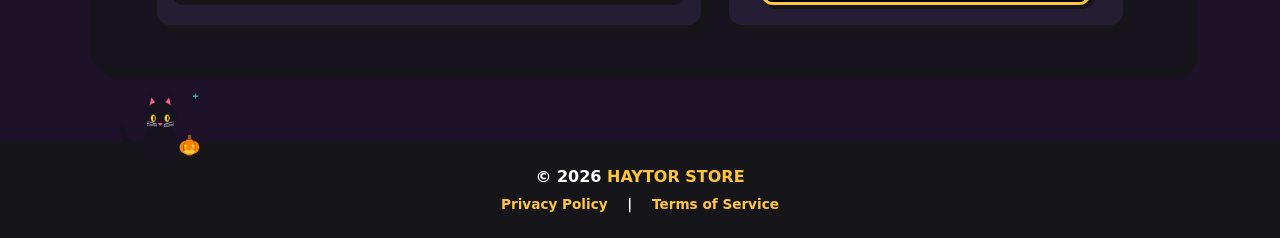
==== commit 3dd68b2a: "Update index.html" ====
--- a/Dapur-Kita/index.html
+++ b/Dapur-Kita/index.html
@@ -277,6 +277,7 @@
           <div class="detail-content">
             <p><strong data-i18n="dapur_lbl_feat1">FITUR KASIR &amp; STOK:</strong> <span data-i18n="dapur_feat1_desc">Pencatatan transaksi cepat, manajemen menu &amp; resep dapur, kelola stok bahan baku, Support Thermal Printer Bluetooth.</span></p>
             <p><strong data-i18n="dapur_lbl_feat2">LAPORAN &amp; KEUANGAN:</strong> <span data-i18n="dapur_feat2_desc">Laporan laba rugi otomatis, rekap penjualan harian/bulanan, export Excel/PDF, serta fitur multi-kasir/karyawan.</span></p>
+            <p><strong data-i18n="dapur_lbl_feat3">NOTE:</strong> <span data-i18n="dapur_feat3_desc">Max login 3 Device. Akun yang tidak terdaftar tidak akan bisa masuk.</span></p>
           </div>
         </details>
 
@@ -470,4 +471,4 @@
   });
 </script>
 </body>
-</html>+</html>
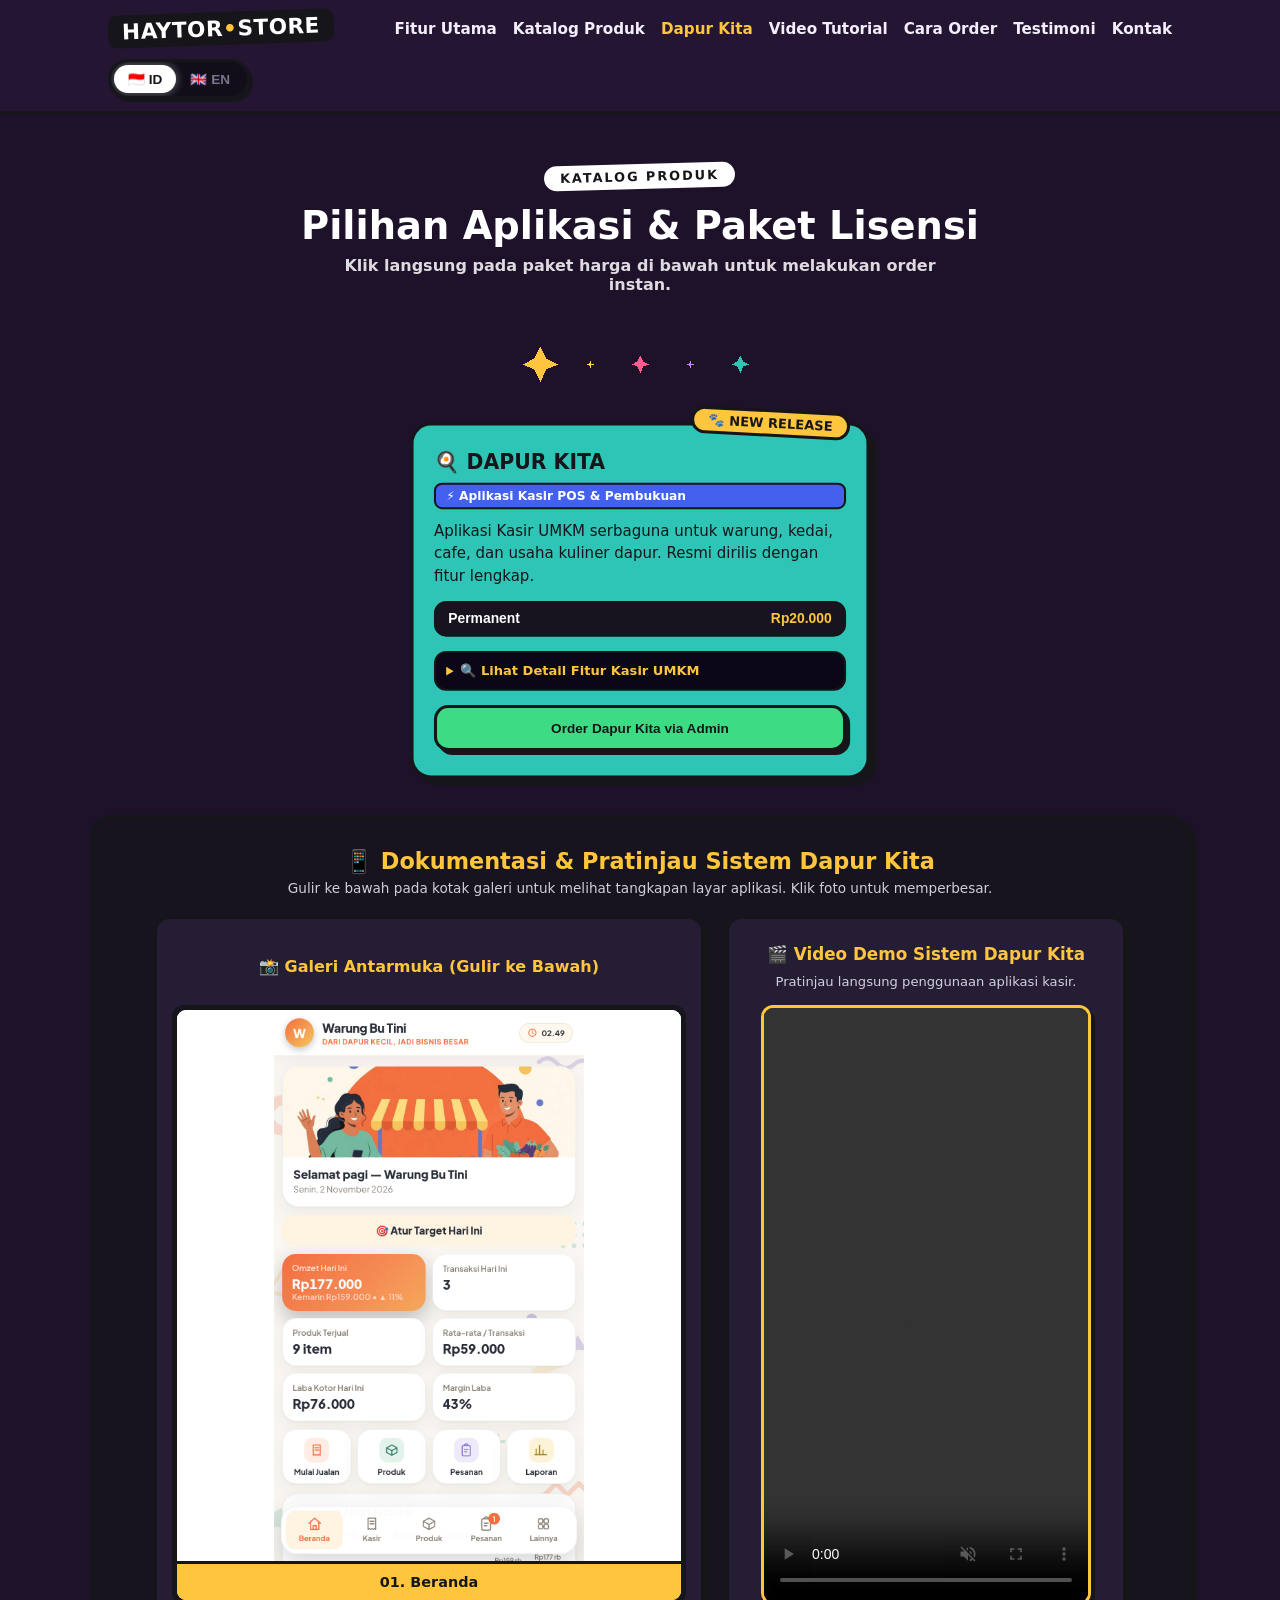
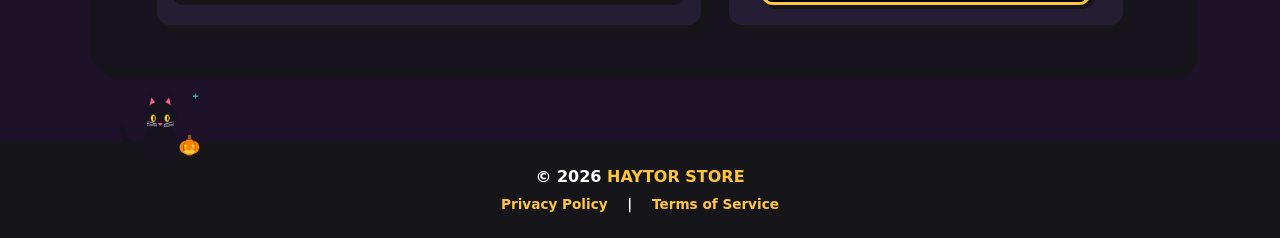
==== commit 11c8b4f7: "Update index.html" ====
--- a/Dapur-Kita/index.html
+++ b/Dapur-Kita/index.html
@@ -261,7 +261,7 @@
       <!-- KARTU PRODUK DAPUR KITA -->
       <div class="card price-card popular" style="background:#2ec4b6; max-width: 450px; width: 100%;">
         <span class="pop-tag" style="background:var(--yellow); color:var(--ink)" data-i18n="tag_new">🐾 NEW RELEASE</span>
-        <h3>🍳 DAPUR KITA — KASIR UMKM</h3>
+        <h3>🍳 DAPUR KITA</h3>
         <div class="price-badge-tag" style="background:var(--blue); color:#fff" data-i18n="dapur_tag_app">⚡ Aplikasi Kasir POS &amp; Pembukuan</div>
         <p class="prod-desc" style="color:#16161a;" data-i18n="dapur_desc">Aplikasi Kasir UMKM serbaguna untuk warung, kedai, cafe, dan usaha kuliner dapur. Resmi dirilis dengan fitur lengkap.</p>
         
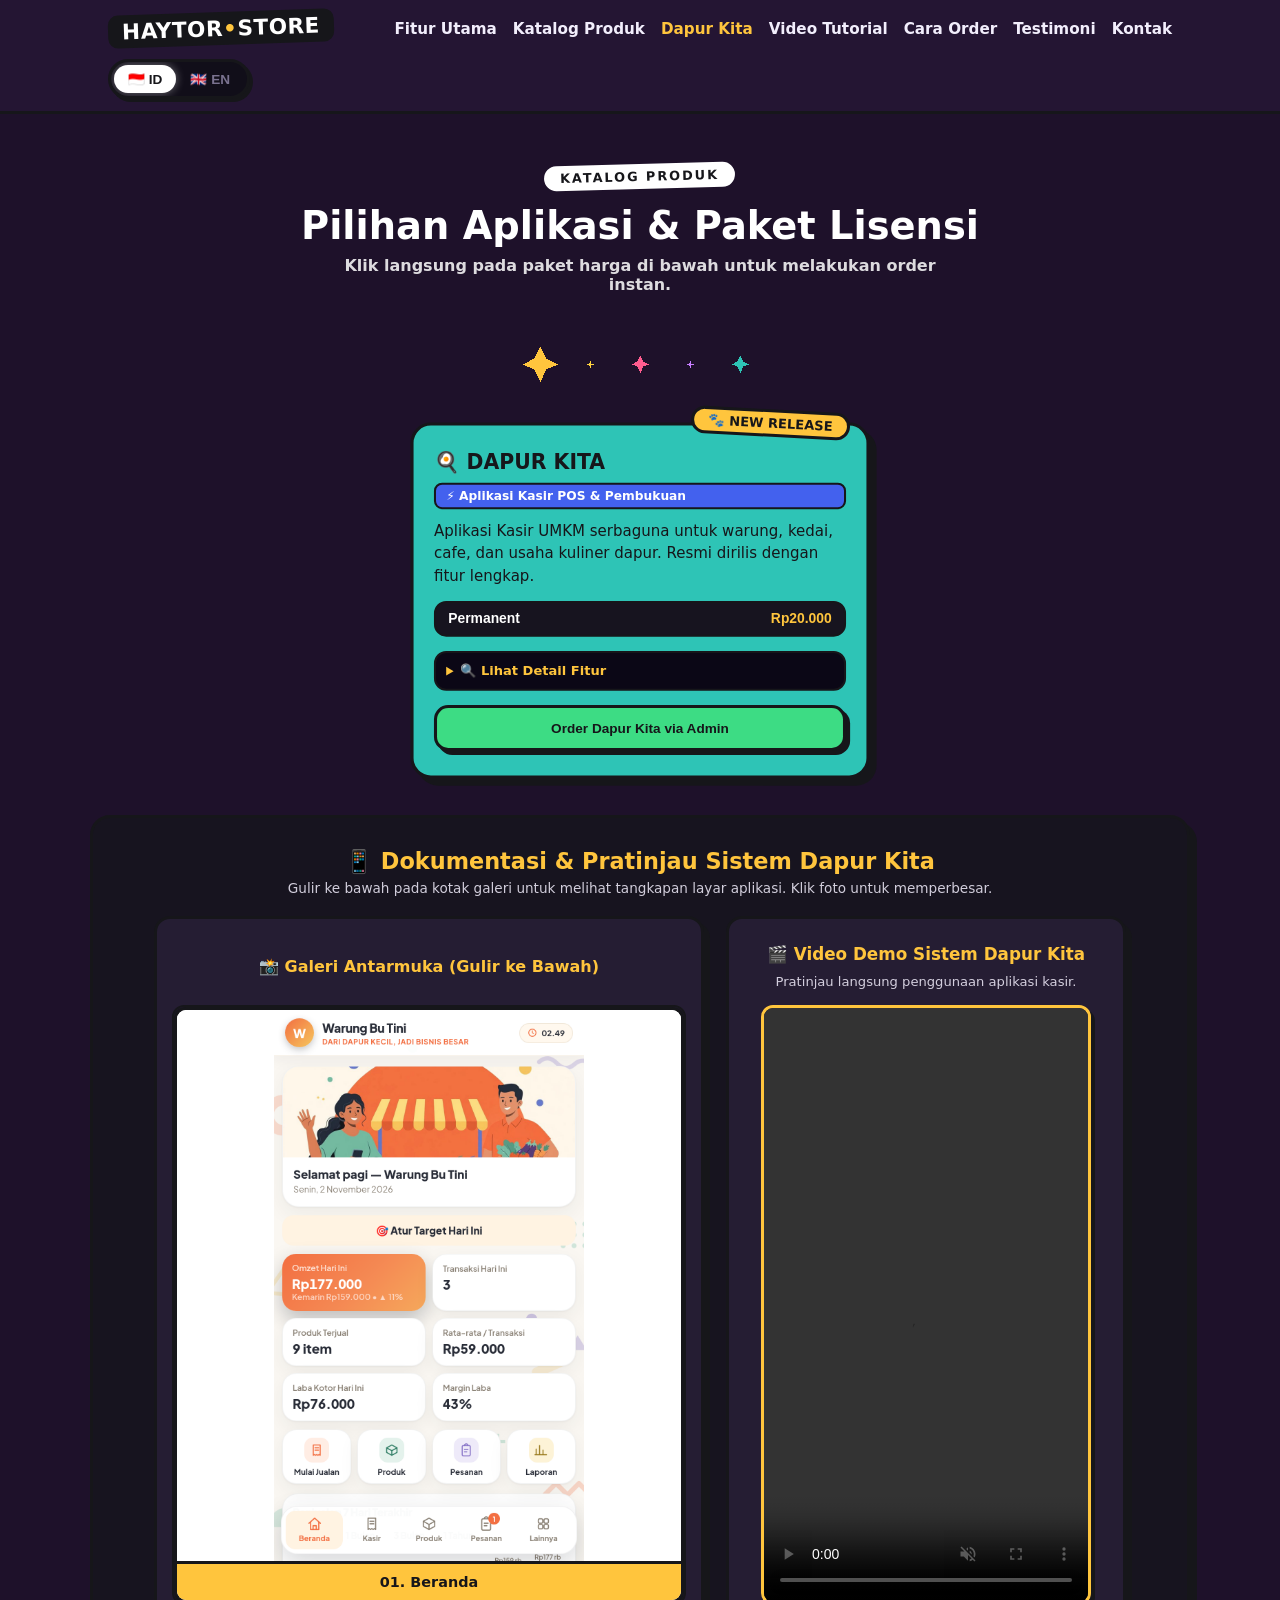
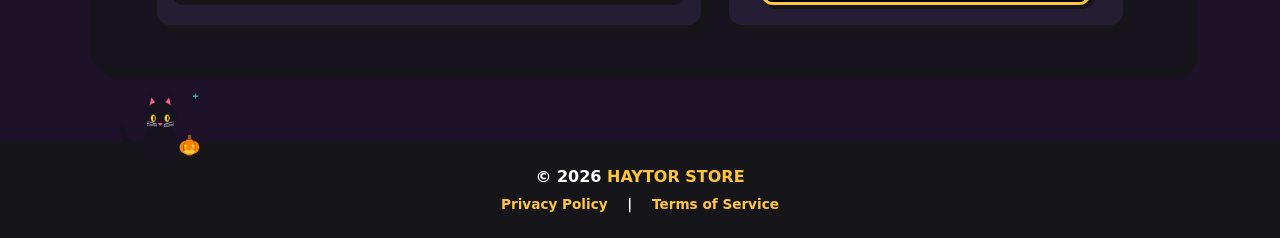
==== commit 862e701b: "Update index.html" ====
--- a/Dapur-Kita/index.html
+++ b/Dapur-Kita/index.html
@@ -273,7 +273,7 @@
         </div>
 
         <details class="detail-box" style="background:#0b0716; color:#f2eefc;">
-          <summary data-i18n="dapur_sum">🔍 Lihat Detail Fitur Kasir UMKM</summary>
+          <summary data-i18n="dapur_sum">🔍 Lihat Detail Fitur</summary>
           <div class="detail-content">
             <p><strong data-i18n="dapur_lbl_feat1">FITUR KASIR &amp; STOK:</strong> <span data-i18n="dapur_feat1_desc">Pencatatan transaksi cepat, manajemen menu &amp; resep dapur, kelola stok bahan baku, Support Thermal Printer Bluetooth.</span></p>
             <p><strong data-i18n="dapur_lbl_feat2">LAPORAN &amp; KEUANGAN:</strong> <span data-i18n="dapur_feat2_desc">Laporan laba rugi otomatis, rekap penjualan harian/bulanan, export Excel/PDF, serta fitur multi-kasir/karyawan.</span></p>
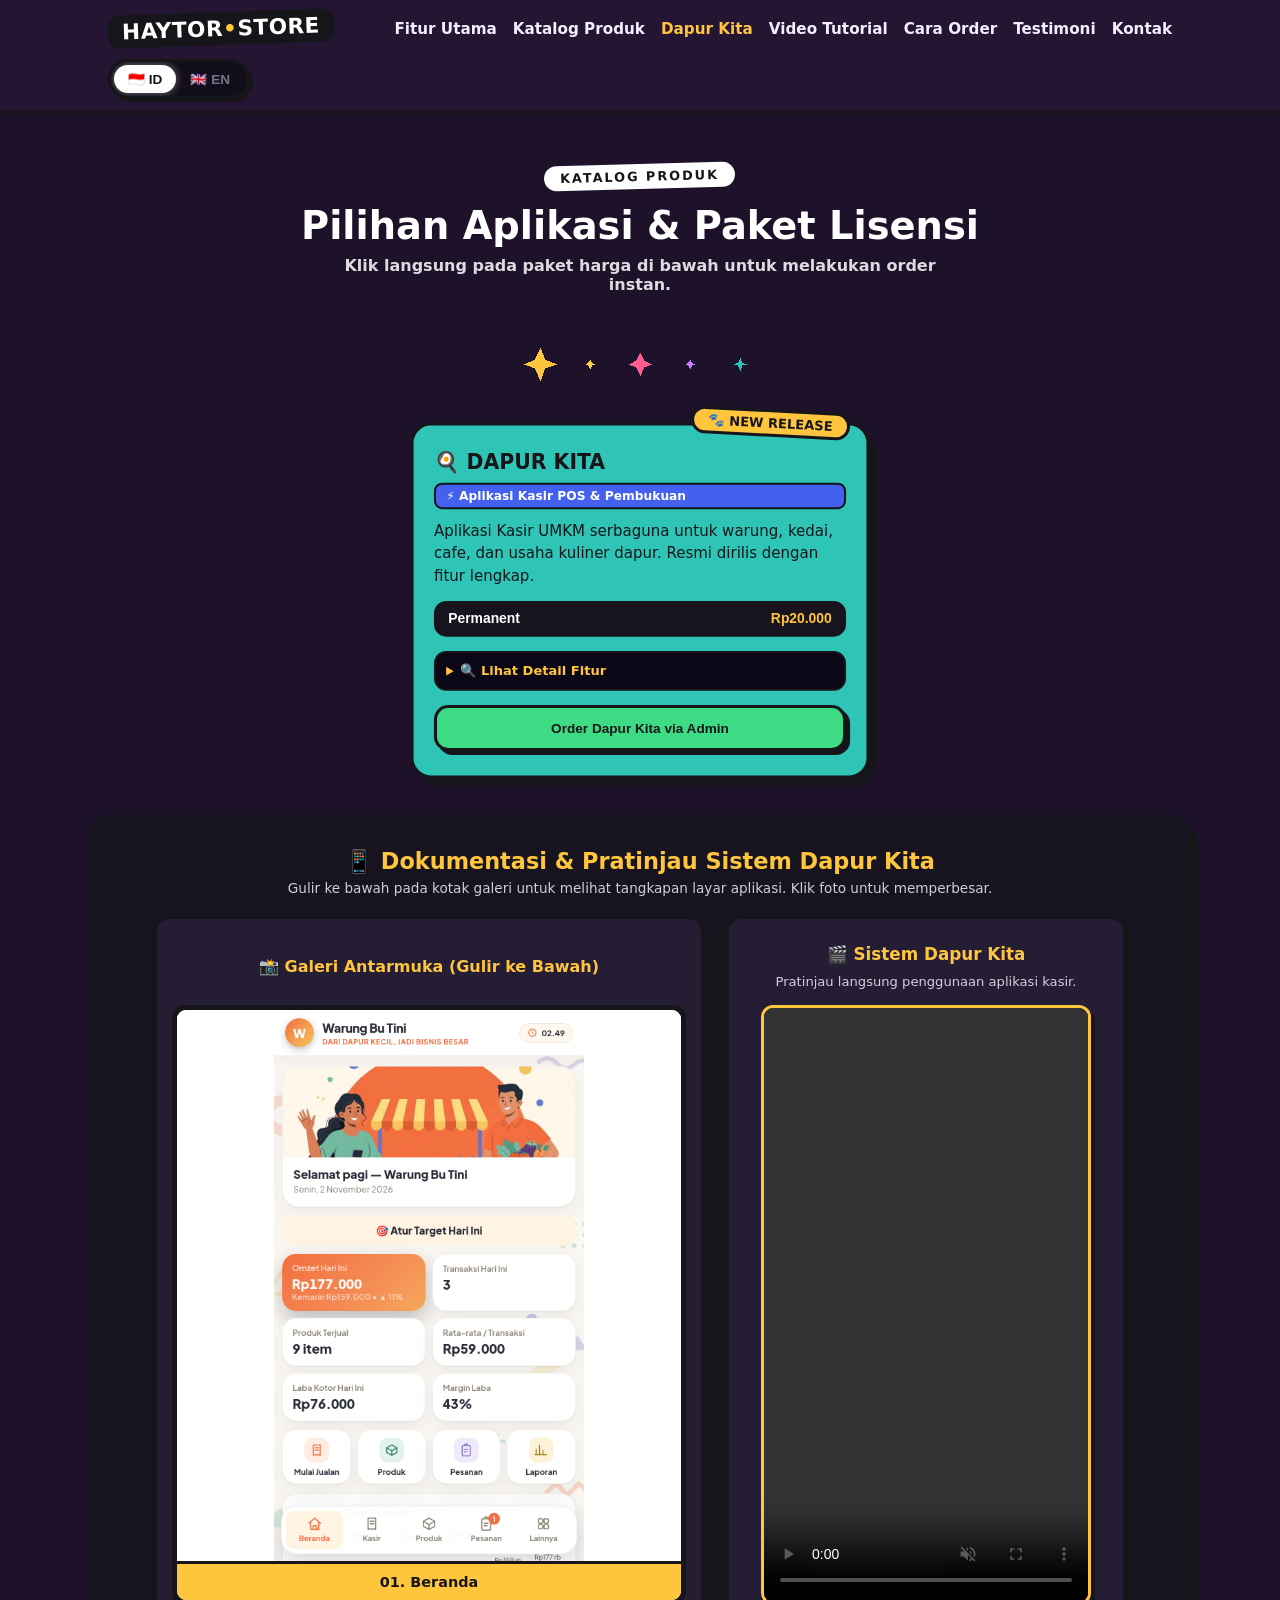
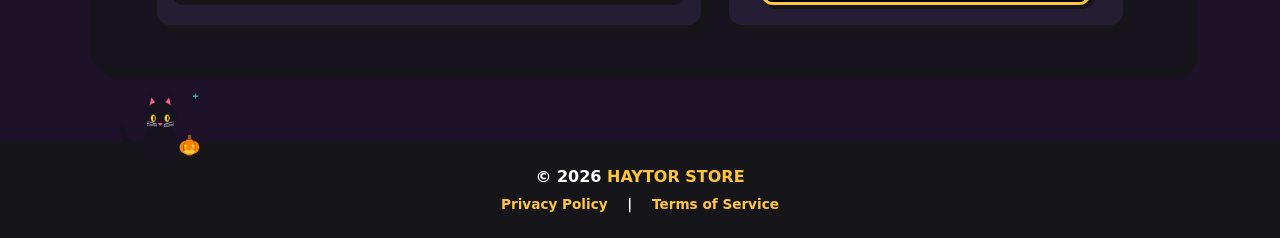
==== commit 27d2d165: "Update index.html" ====
--- a/Dapur-Kita/index.html
+++ b/Dapur-Kita/index.html
@@ -357,7 +357,7 @@
 
         <!-- VIDEO DEMO DI BAGIAN KANAN -->
         <div class="video-flow-container">
-          <h4 style="font-size: 1.05rem; color: var(--yellow);" data-i18n="dapur_video_title">🎬 Video Demo Sistem Dapur Kita</h4>
+          <h4 style="font-size: 1.05rem; color: var(--yellow);" data-i18n="dapur_video_title">🎬 Sistem Dapur Kita</h4>
           <p style="font-size: 0.82rem; opacity: 0.85;" data-i18n="dapur_video_sub">Pratinjau langsung penggunaan aplikasi kasir.</p>
           <div class="video-wrapper">
             <video autoplay muted loop playsinline controls>
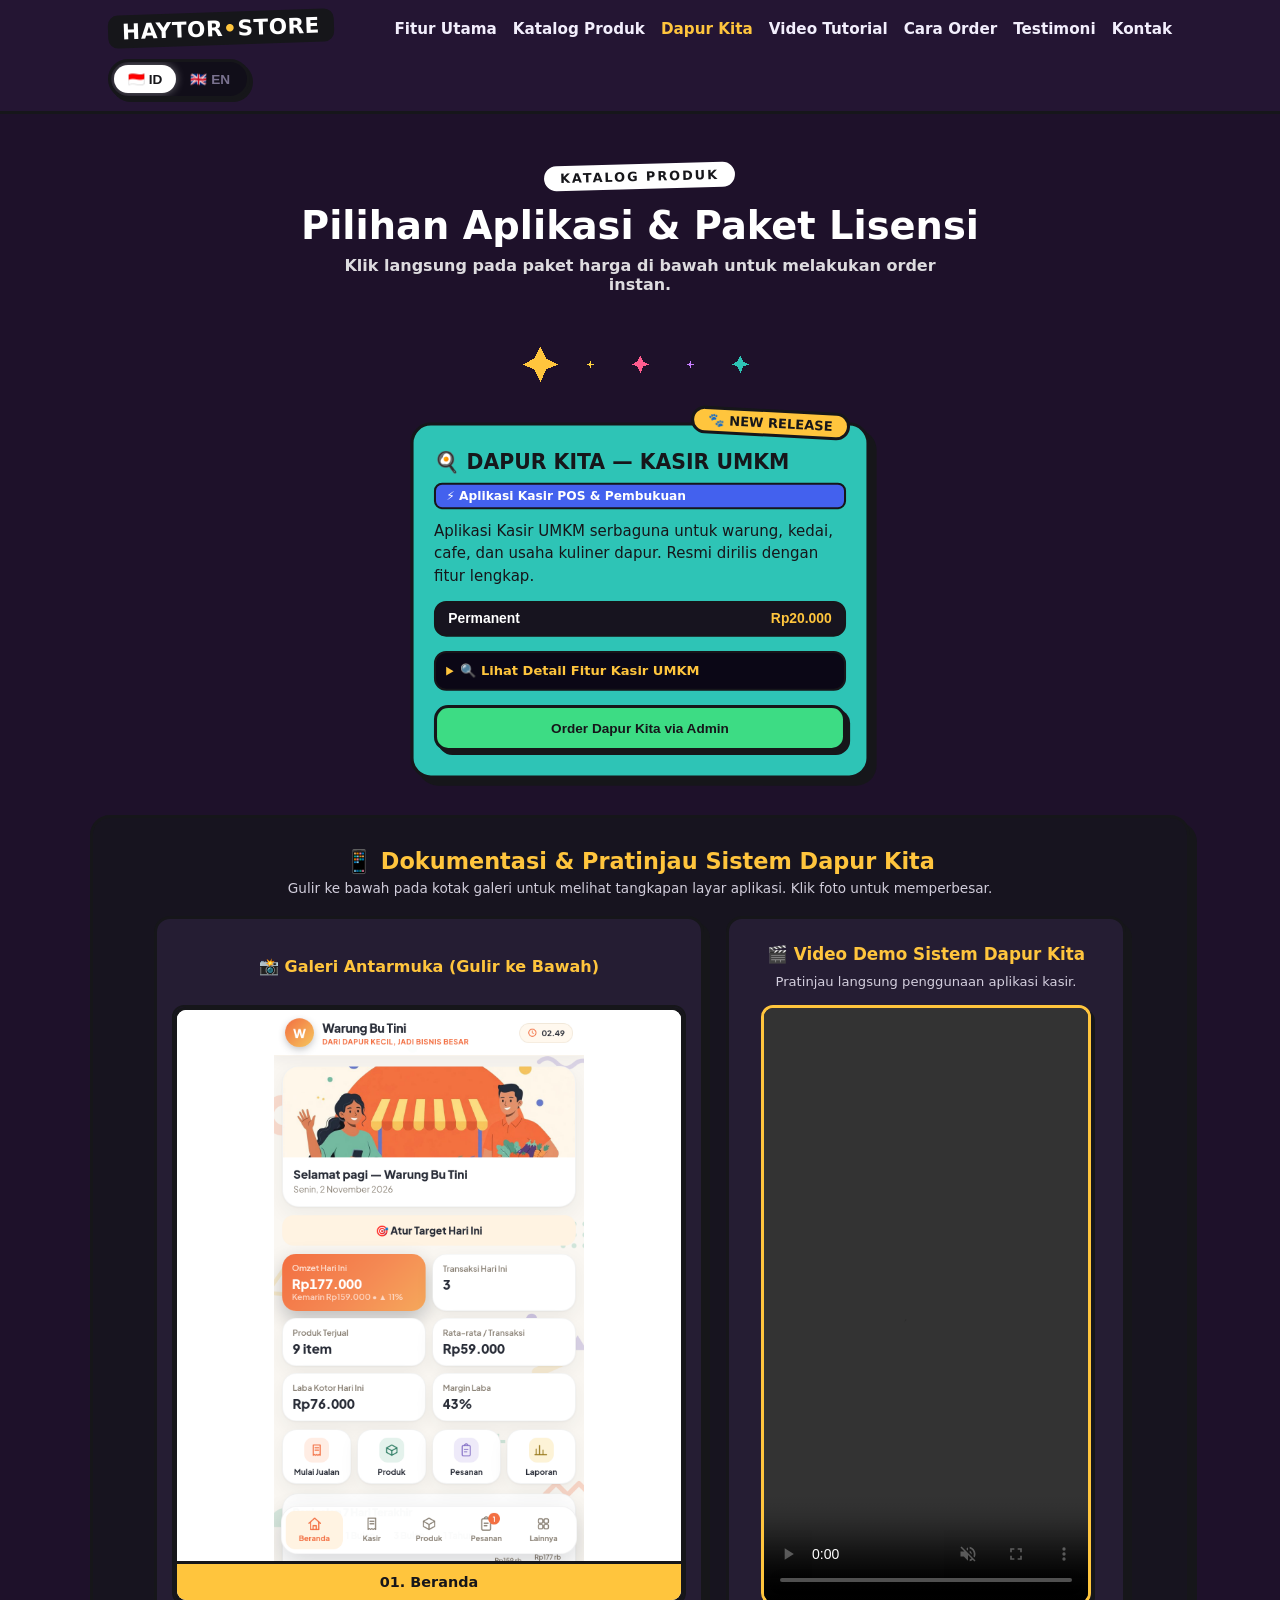
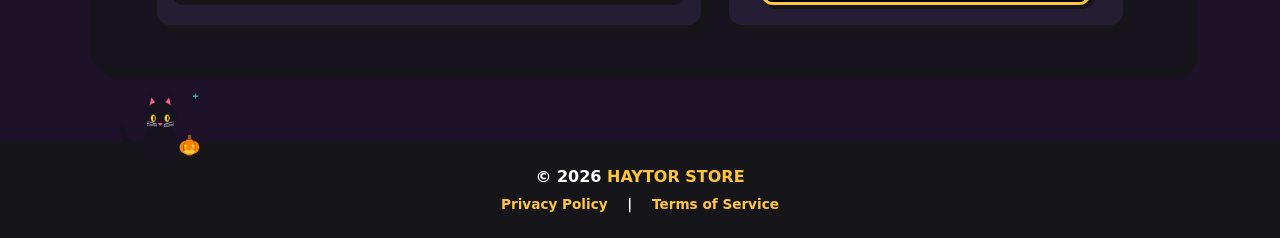
==== commit c8408fca: "Add files via upload" ====
--- a/Dapur-Kita/index.html
+++ b/Dapur-Kita/index.html
@@ -163,6 +163,97 @@
     align-items: center;
     justify-content: center;
   }
+
+  /* SECTION LANGKAH PEMESANAN KHAS DAPURKITA (gaya beranda utama) */
+  .dk-order {
+    margin-top: 44px;
+    text-align: center;
+    color: #f2eefc;
+  }
+  .dk-order-badge {
+    font-size: 0.72rem;
+    font-weight: 900;
+    letter-spacing: 3px;
+    color: #cfc9e8;
+    text-transform: uppercase;
+  }
+  .dk-order > h3 {
+    margin: 8px 0 6px;
+    font-size: 1.9rem;
+    font-weight: 900;
+    color: #fff;
+  }
+  .dk-order-sub { font-size: 0.9rem; opacity: 0.85; margin: 0 0 14px; }
+  .dk-sparkles { font-size: 1.15rem; letter-spacing: 10px; margin-bottom: 20px; }
+  .dk-steps {
+    display: grid;
+    grid-template-columns: repeat(auto-fit, minmax(185px, 1fr));
+    gap: 16px;
+    text-align: left;
+    margin-bottom: 26px;
+  }
+  .dk-step {
+    background: #fff;
+    color: var(--ink);
+    border: 3px solid var(--ink);
+    border-radius: 16px;
+    padding: 18px 16px;
+    box-shadow: 5px 5px 0 var(--ink);
+  }
+  .dk-num {
+    width: 44px; height: 44px; border-radius: 50%;
+    border: 3px solid var(--ink);
+    display: flex; align-items: center; justify-content: center;
+    font-weight: 900; font-size: 1.25rem; color: var(--ink);
+    margin-bottom: 12px;
+  }
+  .dk-step-title { font-weight: 900; font-size: 1rem; margin-bottom: 6px; }
+  .dk-step p { margin: 0; font-size: 0.83rem; line-height: 1.55; }
+  .dk-price { font-size: 1.05rem; font-weight: 800; margin-bottom: 20px; }
+  .dk-price-val {
+    background: var(--pink); color: #fff;
+    padding: 4px 12px; border-radius: 8px;
+    border: 2px solid var(--ink); box-shadow: 3px 3px 0 var(--ink);
+    white-space: nowrap;
+  }
+  .dk-qris {
+    background: #fff;
+    border: 3px solid var(--ink);
+    border-radius: 14px;
+    box-shadow: 4px 4px 0 var(--ink);
+    padding: 14px;
+    max-width: 280px;
+    margin: 0 auto 22px;
+  }
+  .dk-qris img { width: 100%; max-width: 230px; display: block; margin: 0 auto; }
+  .dk-qris-cap { color: var(--ink); font-size: 0.78rem; font-weight: 700; margin-top: 8px; }
+  .dk-wa {
+    display: inline-block;
+    font-family: inherit;
+    cursor: pointer;
+    background: #25D366; color: #fff;
+    font-weight: 900; font-size: 1.05rem;
+    padding: 14px 30px;
+    border: 3px solid var(--ink); border-radius: 12px;
+    box-shadow: 5px 5px 0 var(--ink);
+    text-decoration: none;
+  }
+  .dk-points {
+    display: grid;
+    grid-template-columns: repeat(auto-fit, minmax(220px, 1fr));
+    gap: 10px;
+    margin-top: 24px;
+    text-align: left;
+    font-size: 0.82rem;
+  }
+  .dk-points > div {
+    background: #251d33;
+    border: 2px solid var(--ink);
+    border-radius: 10px;
+    padding: 10px 12px;
+    line-height: 1.55;
+  }
+  .dk-alt { font-size: 0.8rem; opacity: 0.8; margin: 16px auto 0; max-width: 640px; line-height: 1.55; }
 
   /* POPUP LIGHTBOX GAMBAR */
   .img-modal-overlay {
@@ -261,7 +352,7 @@
       <!-- KARTU PRODUK DAPUR KITA -->
       <div class="card price-card popular" style="background:#2ec4b6; max-width: 450px; width: 100%;">
         <span class="pop-tag" style="background:var(--yellow); color:var(--ink)" data-i18n="tag_new">🐾 NEW RELEASE</span>
-        <h3>🍳 DAPUR KITA</h3>
+        <h3>🍳 DAPUR KITA — KASIR UMKM</h3>
         <div class="price-badge-tag" style="background:var(--blue); color:#fff" data-i18n="dapur_tag_app">⚡ Aplikasi Kasir POS &amp; Pembukuan</div>
         <p class="prod-desc" style="color:#16161a;" data-i18n="dapur_desc">Aplikasi Kasir UMKM serbaguna untuk warung, kedai, cafe, dan usaha kuliner dapur. Resmi dirilis dengan fitur lengkap.</p>
         
@@ -273,11 +364,10 @@
         </div>
 
         <details class="detail-box" style="background:#0b0716; color:#f2eefc;">
-          <summary data-i18n="dapur_sum">🔍 Lihat Detail Fitur</summary>
+          <summary data-i18n="dapur_sum">🔍 Lihat Detail Fitur Kasir UMKM</summary>
           <div class="detail-content">
             <p><strong data-i18n="dapur_lbl_feat1">FITUR KASIR &amp; STOK:</strong> <span data-i18n="dapur_feat1_desc">Pencatatan transaksi cepat, manajemen menu &amp; resep dapur, kelola stok bahan baku, Support Thermal Printer Bluetooth.</span></p>
             <p><strong data-i18n="dapur_lbl_feat2">LAPORAN &amp; KEUANGAN:</strong> <span data-i18n="dapur_feat2_desc">Laporan laba rugi otomatis, rekap penjualan harian/bulanan, export Excel/PDF, serta fitur multi-kasir/karyawan.</span></p>
-            <p><strong data-i18n="dapur_lbl_feat3">NOTE:</strong> <span data-i18n="dapur_feat3_desc">Max login 3 Device. Akun yang tidak terdaftar tidak akan bisa masuk.</span></p>
           </div>
         </details>
 
@@ -285,7 +375,7 @@
       </div>
 
     </div>
-
+	
     <!-- SECTION PORTOFOLIO: GALERI & VIDEO BERDAMPINGAN -->
     <div class="dapur-showcase">
       <h3 style="text-align: center; margin-bottom: 5px; font-size: 1.4rem; color: var(--yellow);" data-i18n="dapur_gallery_title">📱 Dokumentasi &amp; Pratinjau Sistem Dapur Kita</h3>
@@ -357,7 +447,7 @@
 
         <!-- VIDEO DEMO DI BAGIAN KANAN -->
         <div class="video-flow-container">
-          <h4 style="font-size: 1.05rem; color: var(--yellow);" data-i18n="dapur_video_title">🎬 Sistem Dapur Kita</h4>
+          <h4 style="font-size: 1.05rem; color: var(--yellow);" data-i18n="dapur_video_title">🎬 Video Demo Sistem Dapur Kita</h4>
           <p style="font-size: 0.82rem; opacity: 0.85;" data-i18n="dapur_video_sub">Pratinjau langsung penggunaan aplikasi kasir.</p>
           <div class="video-wrapper">
             <video autoplay muted loop playsinline controls>
@@ -402,8 +492,8 @@
     <img class="cat-footer" src="../assets/cat.gif" alt="Cat Mascot">
     <p>© 2026 <span class="fname">HAYTOR STORE</span></p>
     <p style="margin-top: 10px; font-size: 0.85rem;">
-      <a href="../privacy.html" style="color: var(--yellow); text-decoration: none; margin-right: 15px;" data-i18n="footer_privacy">Privacy Policy</a> | 
-      <a href="../terms.html" style="color: var(--yellow); text-decoration: none; margin-left: 15px;" data-i18n="footer_terms">Terms of Service</a>
+      <a href="../Privacy/" style="color: var(--yellow); text-decoration: none; margin-right: 15px;" data-i18n="footer_privacy">Privacy Policy</a> | 
+      <a href="../Terms/" style="color: var(--yellow); text-decoration: none; margin-left: 15px;" data-i18n="footer_terms">Terms of Service</a>
     </p>
   </div>
 </footer>
@@ -471,4 +561,4 @@
   });
 </script>
 </body>
-</html>
+</html>
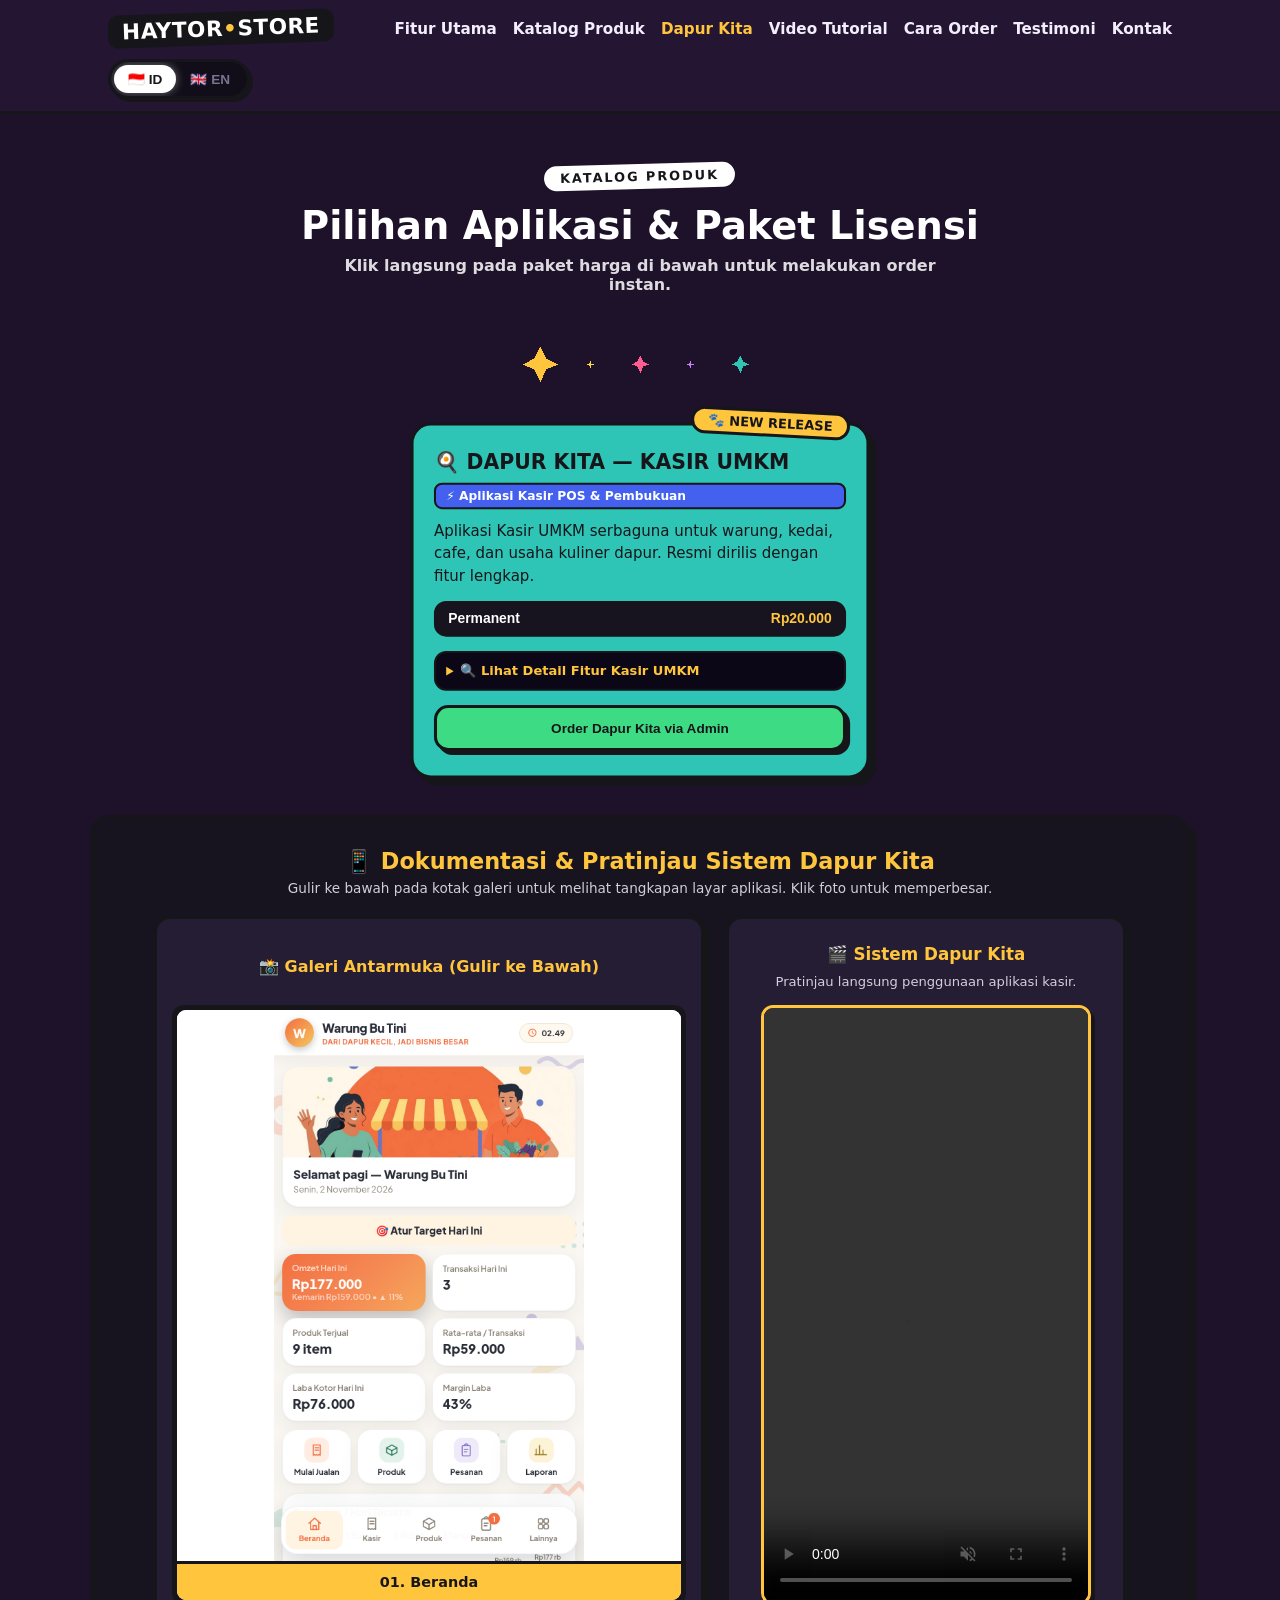
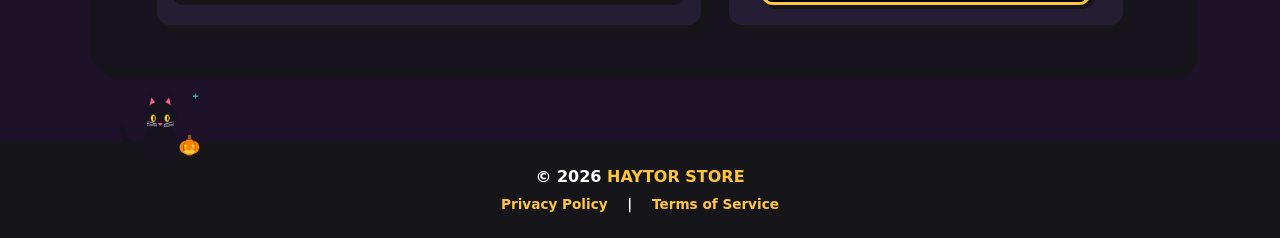
==== commit 190029ac: "Update index.html" ====
--- a/Dapur-Kita/index.html
+++ b/Dapur-Kita/index.html
@@ -447,7 +447,7 @@
 
         <!-- VIDEO DEMO DI BAGIAN KANAN -->
         <div class="video-flow-container">
-          <h4 style="font-size: 1.05rem; color: var(--yellow);" data-i18n="dapur_video_title">🎬 Video Demo Sistem Dapur Kita</h4>
+          <h4 style="font-size: 1.05rem; color: var(--yellow);" data-i18n="dapur_video_title">🎬 Sistem Dapur Kita</h4>
           <p style="font-size: 0.82rem; opacity: 0.85;" data-i18n="dapur_video_sub">Pratinjau langsung penggunaan aplikasi kasir.</p>
           <div class="video-wrapper">
             <video autoplay muted loop playsinline controls>
@@ -561,4 +561,4 @@
   });
 </script>
 </body>
-</html>+</html>
